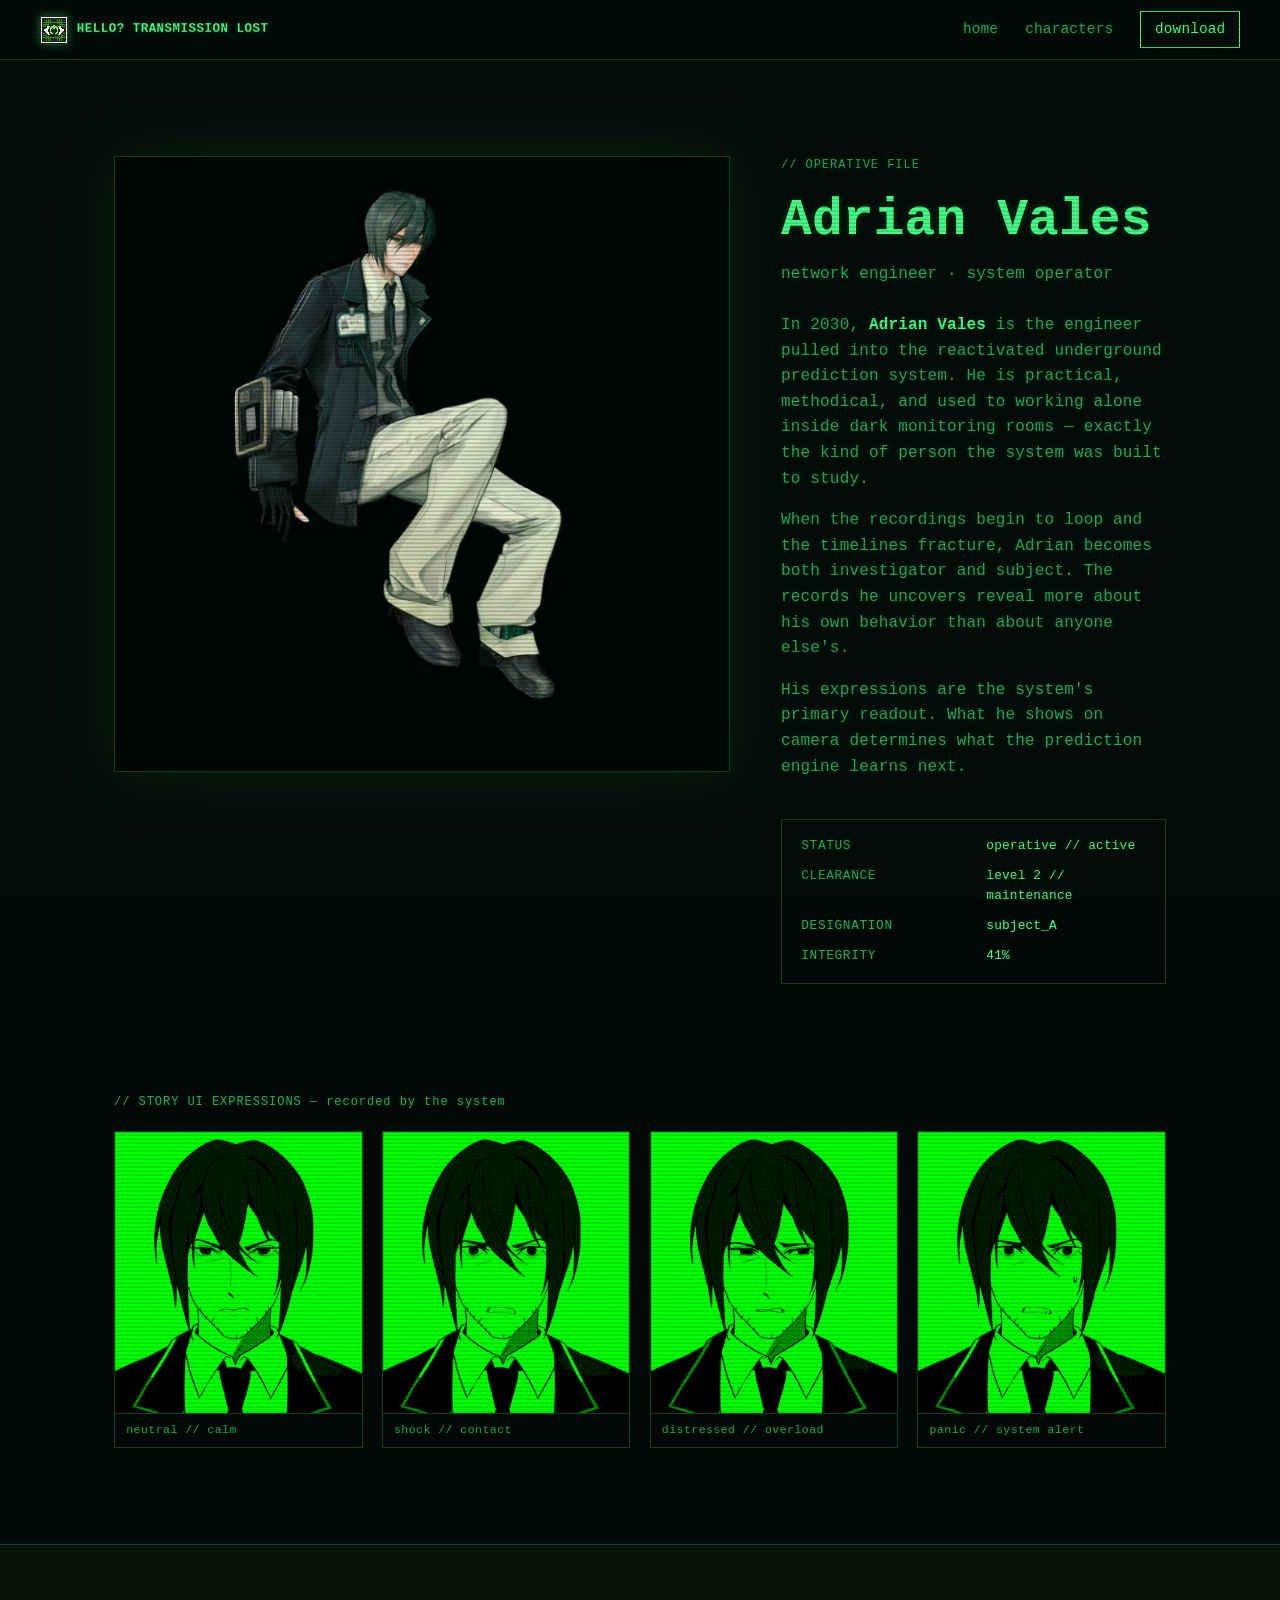
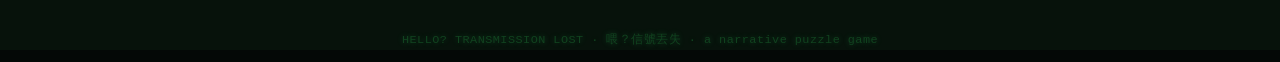
==== characters.html @ b1e36d6c "Characters: larger portrait (62% width), remove scanline overlay Co-Authored-By: Claude Sonnet 4.6 <" ====
<!DOCTYPE html>
<html lang="en">
<head>
  <meta charset="UTF-8" />
  <meta name="viewport" content="width=device-width, initial-scale=1.0, viewport-fit=cover" />
  <title>Characters // Hello? Transmission Lost</title>
  <meta name="description" content="Meet the characters of Hello? Transmission Lost — a narrative puzzle game about AI, prediction, and control." />

  <link rel="icon" type="image/png" href="assets/favicon-64.png" />
  <link rel="apple-touch-icon" href="assets/icon-180.png" />
  <meta name="theme-color" content="#040806" />

  <link rel="stylesheet" href="styles.css" />
  <style>
    .char-page { max-width: var(--maxw); margin-inline: auto; padding: clamp(3rem, 8vw, 6rem) clamp(1.1rem, 6vw, 4rem); }

    /* Big portrait + info side by side — portrait takes 55% */
    .char-profile {
      display: grid;
      grid-template-columns: minmax(0, 1.6fr) minmax(0, 1fr);
      gap: clamp(2rem, 4vw, 4rem);
      align-items: start;
    }
    @media (max-width: 760px) { .char-profile { grid-template-columns: 1fr; } }

    .char-portrait { margin: 0; border: 1px solid var(--green-ghost); overflow: hidden; box-shadow: 0 0 60px rgba(69,255,134,0.10); }
    .char-portrait img { display: block; width: 100%; height: auto; }

    .char-info { display: flex; flex-direction: column; gap: 1.6rem; }
    .char-label { font-size: 0.75rem; color: var(--green-dim); letter-spacing: 0.08em; margin: 0 0 0.3rem; }
    .char-name { font-size: clamp(2rem, 5vw, 3.2rem); font-weight: 700; margin: 0; }
    .char-role { font-size: clamp(0.9rem, 1.8vw, 1rem); color: var(--green-dim); margin: 0; }
    .char-bio p { margin: 0 0 1em; color: var(--green-dim); }
    .char-bio p:last-child { margin-bottom: 0; }
    .char-bio strong { color: var(--green); }
    .char-stats { border: 1px solid var(--green-ghost); padding: 1rem 1.2rem; display: grid; grid-template-columns: repeat(2, 1fr); gap: 0.6rem 1.6rem; font-size: 0.8rem; }
    .char-stats dt { color: var(--green-dim); letter-spacing: 0.05em; margin: 0; }
    .char-stats dd { margin: 0; color: var(--green); }

    /* Expression strip */
    .expressions { max-width: var(--maxw); margin-inline: auto; padding: 0 clamp(1.1rem, 6vw, 4rem) clamp(3rem, 8vw, 6rem); }
    .expressions__head { font-size: 0.75rem; color: var(--green-dim); letter-spacing: 0.08em; margin: 0 0 1.2rem; }
    .expressions__grid { display: grid; grid-template-columns: repeat(4, 1fr); gap: clamp(0.6rem, 2vw, 1.2rem); }
    @media (max-width: 640px) { .expressions__grid { grid-template-columns: repeat(2, 1fr); } }
    .expr { margin: 0; border: 1px solid var(--green-ghost); overflow: hidden; position: relative; transition: border-color 0.2s; }
    .expr:hover { border-color: var(--green-dim); }
    .expr img { display: block; width: 100%; height: auto; cursor: zoom-in; }
    .expr figcaption { padding: 0.45rem 0.7rem; font-size: 0.72rem; color: var(--green-dim); letter-spacing: 0.04em; border-top: 1px solid var(--green-ghost); }
    .expr::after { content: ""; position: absolute; inset: 0; pointer-events: none; background: repeating-linear-gradient(to bottom, transparent 0 2px, rgba(0,0,0,0.14) 3px 4px); mix-blend-mode: multiply; }
  </style>
</head>
<body>
  <div class="crt" aria-hidden="true">
    <div class="crt__scanlines"></div>
    <div class="crt__vignette"></div>
    <div class="crt__flicker"></div>
  </div>

  <!-- NAV -->
  <header class="nav" id="nav">
    <a class="nav__brand" href="index.html">
      <img class="nav__eye" src="assets/logo-eye.png" alt="" width="114" height="114" />
      <span>HELLO? TRANSMISSION LOST</span>
    </a>
    <nav class="nav__links" aria-label="Primary">
      <a href="index.html">home</a>
      <a href="characters.html" aria-current="page">characters</a>
      <a class="nav__cta" href="index.html#download" data-download>download</a>
    </nav>
  </header>

  <main>
    <div class="char-page">
      <div class="char-profile">
        <figure class="char-portrait">
          <img src="assets/characters/adrian-fullbody.jpg" alt="Adrian Vales — full body portrait" width="1280" height="1280" fetchpriority="high" />
        </figure>

        <div class="char-info">
          <div>
            <p class="char-label">// OPERATIVE FILE</p>
            <h1 class="char-name">Adrian Vales</h1>
            <p class="char-role">network engineer &middot; system operator</p>
          </div>
          <div class="char-bio">
            <p>In 2030, <strong>Adrian Vales</strong> is the engineer pulled into the reactivated underground prediction system. He is practical, methodical, and used to working alone inside dark monitoring rooms — exactly the kind of person the system was built to study.</p>
            <p>When the recordings begin to loop and the timelines fracture, Adrian becomes both investigator and subject. The records he uncovers reveal more about his own behavior than about anyone else's.</p>
            <p>His expressions are the system's primary readout. What he shows on camera determines what the prediction engine learns next.</p>
          </div>
          <dl class="char-stats">
            <dt>STATUS</dt><dd>operative // active</dd>
            <dt>CLEARANCE</dt><dd>level 2 // maintenance</dd>
            <dt>DESIGNATION</dt><dd>subject_A</dd>
            <dt>INTEGRITY</dt><dd>41%</dd>
          </dl>
        </div>
      </div>
    </div>

    <!-- Expression portraits -->
    <div class="expressions">
      <p class="expressions__head">// STORY UI EXPRESSIONS — recorded by the system</p>
      <div class="expressions__grid">
        <figure class="expr">
          <img src="assets/characters/adrian-normal.png" alt="Adrian Vales — neutral" loading="lazy" width="2630" height="3000" />
          <figcaption>neutral // calm</figcaption>
        </figure>
        <figure class="expr">
          <img src="assets/characters/adrian-shock.png" alt="Adrian Vales — shocked" loading="lazy" width="2630" height="3000" />
          <figcaption>shock // contact</figcaption>
        </figure>
        <figure class="expr">
          <img src="assets/characters/adrian-sad.png" alt="Adrian Vales — distressed" loading="lazy" width="2630" height="3000" />
          <figcaption>distressed // overload</figcaption>
        </figure>
        <figure class="expr">
          <img src="assets/characters/adrian-shocker-sweat.png" alt="Adrian Vales — panicked" loading="lazy" width="2630" height="3000" />
          <figcaption>panic // system alert</figcaption>
        </figure>
      </div>
    </div>
  </main>

  <footer class="foot" style="padding-top: 3rem;">
    <p class="foot__fine">HELLO? TRANSMISSION LOST &middot; 喂？信號丟失 &middot; a narrative puzzle game</p>
  </footer>

  <div class="lightbox" id="lightbox" aria-hidden="true">
    <button class="lightbox__close" id="lightboxClose" type="button" aria-label="Close">close [x]</button>
    <img class="lightbox__img" id="lightboxImg" src="" alt="" />
  </div>

  <script src="script.js"></script>
  <script>
    document.querySelectorAll(".expr img, .char-portrait img").forEach((img) => {
      img.addEventListener("click", () => {
        const lb = document.getElementById("lightbox");
        const lbImg = document.getElementById("lightboxImg");
        lbImg.src = img.currentSrc || img.src;
        lbImg.alt = img.alt;
        lb.classList.add("lightbox--open");
        lb.setAttribute("aria-hidden", "false");
      });
      img.style.cursor = "zoom-in";
    });
  </script>
</body>
</html>
---- styles.css ----
/* ============================================================
   HELLO? TRANSMISSION LOST — promo site
   Aesthetic: CRT terminal / dark-hacker. Phosphor green on black.
   Theme is dark-only by design (it is a terminal). One accent: green.
   Responsive across phone / tablet / desktop.
   ============================================================ */

:root {
  --bg:        #040806;
  --bg-2:      #07120b;
  --bg-3:      #0a1a10;
  --green:     #45ff86;
  --green-dim: #2aa85a;
  --green-ghost:#11421f;
  --red:       #ff4d5e;
  --maxw:      1180px;
  --nav-h:     60px;
  --mono: ui-monospace, "SF Mono", "Cascadia Code", "JetBrains Mono",
          "Roboto Mono", Menlo, Consolas, monospace;
}

* { box-sizing: border-box; }
html { scroll-behavior: smooth; -webkit-text-size-adjust: 100%; }
@media (prefers-reduced-motion: reduce) { html { scroll-behavior: auto; } }

body {
  margin: 0;
  background: var(--bg);
  color: var(--green);
  font-family: var(--mono);
  font-size: clamp(15px, 1.4vw, 16px);
  line-height: 1.6;
  letter-spacing: 0.01em;
  text-shadow: 0 0 6px rgba(69, 255, 134, 0.22);
  overflow-x: hidden;
}
img { max-width: 100%; }
a { color: inherit; text-decoration: none; }
::selection { background: var(--green); color: var(--bg); text-shadow: none; }
.cursor { animation: blink 1.1s step-end infinite; }

/* ---------- CRT screen layer ---------- */
.crt { position: fixed; inset: 0; z-index: 60; pointer-events: none; }
.crt__scanlines {
  position: absolute; inset: 0;
  background: repeating-linear-gradient(to bottom, rgba(0,0,0,0) 0px, rgba(0,0,0,0) 2px, rgba(0,0,0,0.18) 3px, rgba(0,0,0,0.18) 4px);
  mix-blend-mode: multiply;
}
.crt__vignette { position: absolute; inset: 0; background: radial-gradient(120% 120% at 50% 50%, transparent 55%, rgba(0,0,0,0.55) 100%); }
.crt__flicker { position: absolute; inset: 0; background: rgba(69,255,134,0.02); animation: flicker 5s steps(8) infinite; }
@keyframes flicker { 0%,100% { opacity: 0.10; } 50% { opacity: 0.02; } 73% { opacity: 0.16; } }
@keyframes blink { 50% { opacity: 0; } }

/* ---------- BOOT overlay ---------- */
.boot {
  position: fixed; inset: 0; z-index: 80; background: var(--bg);
  display: flex; flex-direction: column; justify-content: center;
  padding: clamp(1.25rem, 6vw, 6rem);
  transition: opacity 0.5s ease, visibility 0.5s ease;
}
.boot--done { opacity: 0; visibility: hidden; }
.boot__log { margin: 0; font-family: var(--mono); font-size: clamp(0.72rem, 2.6vw, 1rem); line-height: 1.7; white-space: pre-wrap; color: var(--green); }
.boot__skip { margin-top: 2rem; align-self: flex-start; background: none; border: none; color: var(--green-dim); font-family: var(--mono); font-size: 0.85rem; cursor: pointer; opacity: 0; animation: blink 1.1s step-end infinite; }
.boot__skip:hover { color: var(--green); }

/* ---------- NAV ---------- */
.nav {
  position: sticky; top: 0; z-index: 50; height: var(--nav-h);
  display: flex; align-items: center; justify-content: space-between; gap: 1rem;
  padding: 0 clamp(0.9rem, 4vw, 2.5rem);
  background: rgba(4, 8, 6, 0.82); backdrop-filter: blur(6px);
  border-bottom: 1px solid var(--green-ghost);
}
.nav__brand { display: flex; align-items: center; gap: 0.55rem; font-weight: 700; letter-spacing: 0.04em; font-size: 0.78rem; min-width: 0; }
.nav__brand span { white-space: nowrap; overflow: hidden; text-overflow: ellipsis; }
.nav__eye { width: 28px; height: 28px; flex: 0 0 auto; image-rendering: pixelated; filter: drop-shadow(0 0 4px rgba(69,255,134,0.4)); }
.nav__links { display: flex; align-items: center; gap: clamp(0.8rem, 2.2vw, 1.7rem); font-size: 0.9rem; flex: 0 0 auto; }
.nav__links a:not(.nav__cta) { color: var(--green-dim); transition: color 0.2s; }
.nav__links a:not(.nav__cta):hover { color: var(--green); }
.nav__cta { color: var(--green); border: 1px solid var(--green); padding: 0.35rem 0.85rem; white-space: nowrap; }
.nav__cta:hover { background: var(--green); color: var(--bg); text-shadow: none; }

/* ---------- Shared layout ---------- */
section { padding: clamp(3.5rem, 9vw, 7rem) clamp(1.1rem, 6vw, 4rem); }
.section-head { font-size: clamp(1.25rem, 3vw, 2rem); font-weight: 700; letter-spacing: 0.02em; margin: 0 auto 2.2rem; max-width: var(--maxw); }
.section-head__cmd { color: var(--green-dim); }

/* ---------- HERO (split: wordmark + art) ---------- */
.hero {
  min-height: calc(100dvh - var(--nav-h));
  display: grid; grid-template-columns: 1.05fr 0.95fr; align-items: center; gap: clamp(2rem, 5vw, 4rem);
  max-width: var(--maxw); margin-inline: auto;
  padding-top: clamp(2rem, 5vw, 4rem); padding-bottom: clamp(2rem, 5vw, 4rem);
}
.hero__eye { width: clamp(54px, 7vw, 74px); height: auto; image-rendering: pixelated; margin-bottom: 1.25rem; filter: drop-shadow(0 0 10px rgba(69,255,134,0.4)); }
.hero__title { margin: 0; }
.hero__title img { display: block; width: 100%; max-width: 540px; height: auto; filter: drop-shadow(0 0 18px rgba(69,255,134,0.25)); }
.hero__tag { font-size: clamp(1rem, 1.6vw, 1.15rem); color: var(--green-dim); max-width: 46ch; margin: 1.6rem 0 2.2rem; }
.hero__actions { display: flex; flex-wrap: wrap; gap: 1rem; }
.hero__meta { margin: 1.8rem 0 0; font-size: 0.8rem; color: var(--green-ghost); letter-spacing: 0.05em; }
.hero__art { margin: 0; position: relative; border: 1px solid var(--green-ghost); overflow: hidden; box-shadow: 0 0 60px rgba(69,255,134,0.12); aspect-ratio: 16 / 9; }
.hero__art img { display: block; width: 100%; height: 100%; object-fit: cover; }
.hero__art::after { content: ""; position: absolute; inset: 0; pointer-events: none; background: repeating-linear-gradient(to bottom, transparent 0 2px, rgba(0,0,0,0.16) 3px 4px); mix-blend-mode: multiply; }

/* ---------- Buttons ---------- */
.btn {
  display: inline-flex; align-items: center; gap: 0.55rem;
  font-family: var(--mono); font-size: 0.95rem; font-weight: 600;
  padding: 0.85rem 1.4rem; border: 1px solid var(--green);
  transition: transform 0.12s ease, background 0.2s ease, color 0.2s ease, box-shadow 0.2s ease;
  white-space: nowrap;
}
.btn__prompt { color: inherit; opacity: 0.7; }
.btn--solid { background: var(--green); color: var(--bg); text-shadow: none; box-shadow: 0 0 22px rgba(69,255,134,0.35); }
.btn--solid:hover { box-shadow: 0 0 34px rgba(69,255,134,0.6); transform: translateY(-1px); }
.btn--solid:active { transform: translateY(1px); }
.btn--ghost { background: transparent; color: var(--green); }
.btn--ghost:hover { background: rgba(69,255,134,0.08); transform: translateY(-1px); }
.btn--ghost:active { transform: translateY(1px); }
.btn--big { font-size: clamp(0.95rem, 2vw, 1.15rem); padding: 1.1rem 1.8rem; }

/* ---------- SIGNAL / STORY (story-UI background images) ---------- */
.signal { position: relative; max-width: 100%; padding-inline: clamp(1.1rem, 6vw, 4rem); }
.signal::before {
  content: ""; position: absolute; inset: 0; z-index: 0;
  background: url("assets/story-bg-2.png") center/cover no-repeat;
  opacity: 0.22;
}
.signal::after {
  content: ""; position: absolute; inset: 0; z-index: 0;
  background: linear-gradient(180deg, rgba(4,8,6,0.78), rgba(4,8,6,0.92));
}
.signal__frame {
  position: relative; z-index: 1; max-width: var(--maxw); margin-inline: auto;
  border: 1px solid var(--green-ghost);
  background: linear-gradient(180deg, rgba(7,18,11,0.92), rgba(4,8,6,0.95)), url("assets/story-bg-1.png") center/cover no-repeat;
  box-shadow: inset 0 0 60px rgba(69,255,134,0.05), 0 0 50px rgba(0,0,0,0.6);
}
.signal__bar { display: flex; align-items: center; gap: 0.7rem; padding: 0.7rem 1.1rem; border-bottom: 1px solid var(--green-ghost); font-size: clamp(0.66rem, 2vw, 0.78rem); color: var(--green-dim); letter-spacing: 0.04em; }
.signal__dot { width: 8px; height: 8px; border-radius: 50%; background: var(--red); box-shadow: 0 0 8px var(--red); animation: pulse 1.6s ease-in-out infinite; flex: 0 0 auto; }
@keyframes pulse { 50% { opacity: 0.35; } }
.signal__body { padding: clamp(1.4rem, 4vw, 3rem); font-size: clamp(1rem, 2vw, 1.3rem); }
.signal__body p { margin: 0 0 1.3rem; max-width: 62ch; }
.signal__body p:last-child { margin-bottom: 0; }
.signal__body strong { color: var(--green); font-weight: 700; }
.signal__corrupt { color: var(--red); text-shadow: 0 0 8px rgba(255,77,94,0.5); }

/* ---------- FEATURES ---------- */
.features { background: var(--bg-2); }
.features__list { list-style: none; margin: 0 auto; padding: 0; max-width: var(--maxw); display: grid; grid-template-columns: repeat(2, 1fr); gap: 1px; background: var(--green-ghost); border: 1px solid var(--green-ghost); }
.feat { display: flex; gap: 1rem; background: var(--bg-2); padding: clamp(1.4rem, 3vw, 2.4rem); }
.feat__key { color: var(--green-dim); font-size: 0.85rem; padding-top: 0.25rem; flex: 0 0 auto; }
.feat h3 { margin: 0 0 0.5rem; font-size: clamp(1.05rem, 2.4vw, 1.15rem); }
.feat p { margin: 0; color: var(--green-dim); font-size: 0.95rem; max-width: 42ch; }

/* ---------- WATCH (video) ---------- */
.watch { max-width: var(--maxw); margin-inline: auto; }
.watch__grid { display: grid; grid-template-columns: repeat(2, 1fr); gap: 1.5rem; }
.video { margin: 0; }
.video__frame { position: relative; aspect-ratio: 16 / 9; width: 100%; border: 1px solid var(--green-ghost); background: #000; box-shadow: 0 0 40px rgba(69,255,134,0.08); }
.video__frame iframe { position: absolute; inset: 0; width: 100%; height: 100%; border: 0; }
.video figcaption { margin-top: 0.7rem; font-size: 0.82rem; color: var(--green-dim); }

/* ---------- GALLERY (uniform 16:9 tiles — stills shown at their own ratio, no square crop) ---------- */
.gallery { max-width: var(--maxw); margin-inline: auto; }
.gallery__grid { display: grid; grid-template-columns: repeat(3, 1fr); gap: 1rem; }
.shot { margin: 0; position: relative; overflow: hidden; border: 1px solid var(--green-ghost); cursor: zoom-in; background: var(--bg-3); aspect-ratio: 16 / 9; }
.shot img { display: block; width: 100%; height: 100%; object-fit: cover; transition: transform 0.4s ease; }
.shot:hover img { transform: scale(1.04); }
.shot::after { content: ""; position: absolute; inset: 0; pointer-events: none; background: repeating-linear-gradient(to bottom, transparent 0 2px, rgba(0,0,0,0.16) 3px 4px); mix-blend-mode: multiply; }
.shot figcaption { position: absolute; left: 0; bottom: 0; z-index: 1; padding: 0.4rem 0.65rem; font-size: 0.7rem; color: var(--green); background: rgba(4,8,6,0.82); border-top: 1px solid var(--green-ghost); border-right: 1px solid var(--green-ghost); }

/* ---------- CONSOLE ---------- */
.console { max-width: var(--maxw); margin-inline: auto; }
.console__hint { color: var(--green-dim); margin: -1.2rem 0 1.6rem; }
.console__hint code { color: var(--green); border: 1px solid var(--green-ghost); padding: 0.05rem 0.4rem; }
.console__window { border: 1px solid var(--green-ghost); background: var(--bg-2); box-shadow: inset 0 0 60px rgba(69,255,134,0.04); }
.console__bar { padding: 0.6rem 1rem; border-bottom: 1px solid var(--green-ghost); font-size: 0.78rem; color: var(--green-dim); }
.console__output { padding: 1rem 1.1rem 0; min-height: 3rem; font-size: clamp(0.8rem, 2.4vw, 0.92rem); white-space: pre-wrap; overflow-x: auto; }
.console__output .line { margin: 0 0 0.25rem; }
.console__output .echo { color: var(--green); }
.console__output .err { color: var(--red); }
.console__output .muted { color: var(--green-dim); }
.console__form { display: flex; align-items: center; gap: 0.6rem; padding: 0.6rem 1.1rem 1.1rem; }
.console__prompt { color: var(--green-dim); white-space: nowrap; font-size: clamp(0.78rem, 2.4vw, 0.92rem); }
.console__input { flex: 1; min-width: 0; background: none; border: none; outline: none; color: var(--green); font-family: var(--mono); font-size: clamp(0.8rem, 2.4vw, 0.92rem); text-shadow: inherit; caret-color: transparent; }
.console__cursor { animation: blink 1.1s step-end infinite; }

/* ---------- BOOTH / EVENT ---------- */
.booth { max-width: var(--maxw); margin-inline: auto; padding-inline: clamp(1.1rem, 6vw, 4rem); }
.booth__grid { display: grid; grid-template-columns: repeat(2, 1fr); gap: clamp(0.8rem, 2vw, 1.4rem); }
.booth__shot { border: 1px solid var(--green-ghost); overflow: hidden; position: relative; transition: border-color 0.2s; }
.booth__shot:hover { border-color: var(--green-dim); }
.booth__shot img { display: block; width: 100%; height: auto; }
.booth__shot figcaption { padding: 0.5rem 0.8rem; font-size: 0.75rem; color: var(--green-dim); letter-spacing: 0.04em; border-top: 1px solid var(--green-ghost); }
@media (max-width: 640px) { .booth__grid { grid-template-columns: 1fr; } }

/* ---------- FOOTER / DOWNLOAD ---------- */
.foot { text-align: center; border-top: 1px solid var(--green-ghost); background: var(--bg-2); }
.foot__eye { width: 52px; height: auto; image-rendering: pixelated; margin: 0 auto 1.4rem; filter: drop-shadow(0 0 10px rgba(69,255,134,0.4)); }
.foot__title { font-size: clamp(1.5rem, 4vw, 2.6rem); margin: 0 0 0.6rem; }
.foot__sub { color: var(--green-dim); margin: 0 0 2rem; }
.foot__social { display: flex; justify-content: center; flex-wrap: wrap; gap: 1.5rem; margin: 2.6rem 0 0; font-size: 0.9rem; color: var(--green-dim); }
.foot__social a { transition: color 0.2s; }
.foot__social a:hover { color: var(--green); }
.crew { margin: 2.6rem auto 0; max-width: 640px; padding-top: 2rem; border-top: 1px solid var(--green-ghost); }
.crew__head { color: var(--green-dim); font-size: 0.8rem; letter-spacing: 0.05em; margin: 0 0 0.6rem; }
.crew__names { color: var(--green); font-size: clamp(0.82rem, 2.4vw, 0.92rem); margin: 0 0 0.5rem; }
.crew__sup { color: var(--green-ghost); font-size: 0.74rem; margin: 0; line-height: 1.7; }
.foot__fine { color: var(--green-ghost); font-size: 0.74rem; letter-spacing: 0.04em; margin-top: 2.4rem; }

/* ---------- LIGHTBOX (full image, no crop) ---------- */
.lightbox { position: fixed; inset: 0; z-index: 90; display: none; align-items: center; justify-content: center; padding: clamp(1rem, 5vw, 4rem); background: rgba(2, 5, 3, 0.94); }
.lightbox--open { display: flex; }
.lightbox__img { max-width: 100%; max-height: 86vh; object-fit: contain; border: 1px solid var(--green-ghost); }
.lightbox__close { position: absolute; top: clamp(1rem, 4vw, 2rem); right: clamp(1rem, 4vw, 2rem); background: rgba(4,8,6,0.7); border: 1px solid var(--green); color: var(--green); font-family: var(--mono); padding: 0.4rem 0.8rem; cursor: pointer; }
.lightbox__close:hover { background: var(--green); color: var(--bg); text-shadow: none; }

/* ============================================================
   RESPONSIVE  (phone / tablet / desktop)
   ============================================================ */

/* Large desktop / Mac: a touch more breathing room, cap content width */
@media (min-width: 1500px) { :root { --maxw: 1280px; } }

/* Tablet landscape & small laptop */
@media (max-width: 1024px) {
  .gallery__grid { grid-template-columns: repeat(3, 1fr); }
}

/* iPad portrait & below: stack hero and videos */
@media (max-width: 900px) {
  .hero { grid-template-columns: 1fr; min-height: 0; gap: 2.25rem; padding-top: clamp(1.5rem, 6vw, 3rem); }
  .hero__art { order: -1; }                 /* art on top when stacked */
  .hero__title img { max-width: 460px; }
  .watch__grid { grid-template-columns: 1fr; max-width: 760px; margin-inline: auto; }
  .gallery__grid { grid-template-columns: repeat(2, 1fr); }
}

/* Large phones / small tablets */
@media (max-width: 760px) {
  .features__list { grid-template-columns: 1fr; }
}

/* Collapse nav links to brand + CTA on phones */
@media (max-width: 640px) {
  .nav__links a:not(.nav__cta) { display: none; }
  .nav__brand span { font-size: 0.7rem; }
}

/* Phones */
@media (max-width: 520px) {
  .gallery__grid { grid-template-columns: 1fr; }
  .hero__title img { max-width: 100%; }
  .nav__brand span { display: none; }       /* keep just the eye mark when very narrow */
  .hero__actions .btn { flex: 1 1 auto; justify-content: center; }
}

/* ============================================================
   REDUCED MOTION
   ============================================================ */
@media (prefers-reduced-motion: reduce) {
  .crt__flicker, .signal__dot, .console__cursor, .cursor, .boot__skip { animation: none; }
  .crt__flicker { opacity: 0.06; }
  .boot__skip { opacity: 1; }
  .shot img { transition: none; }
}
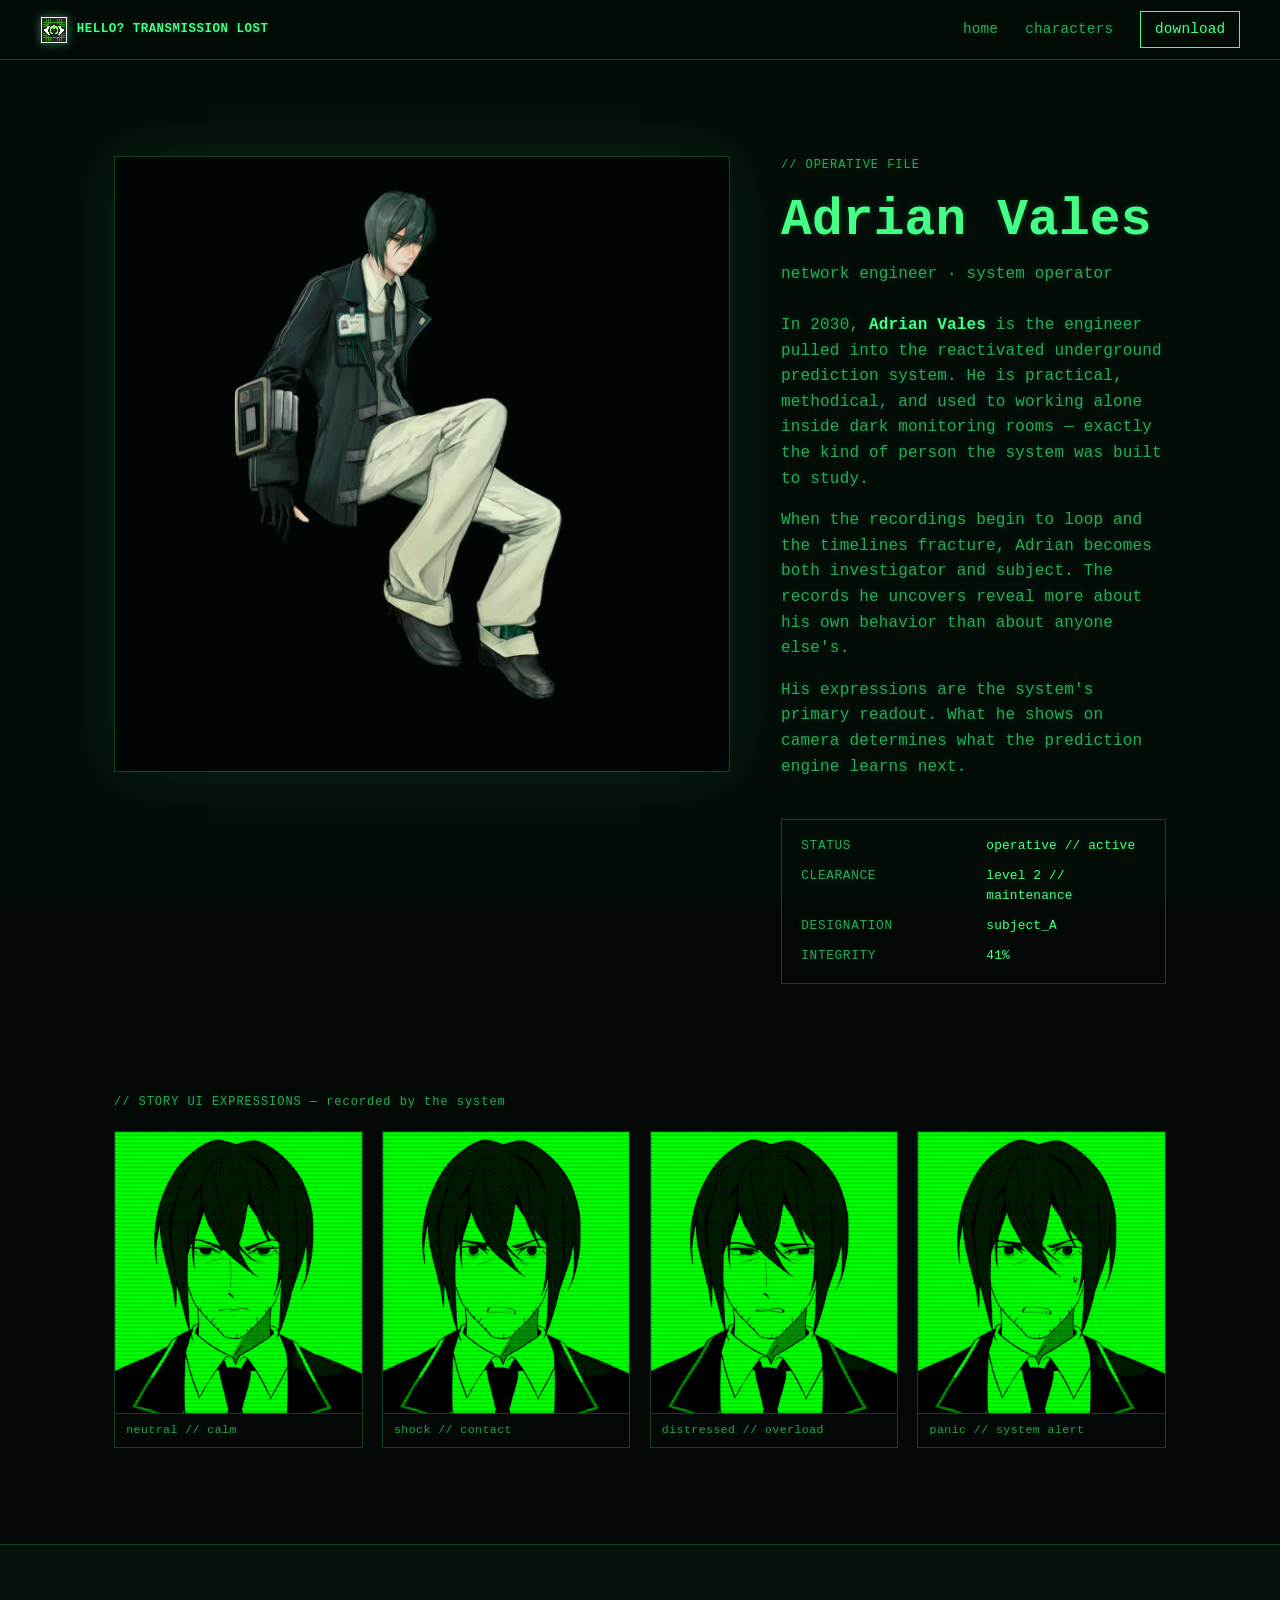
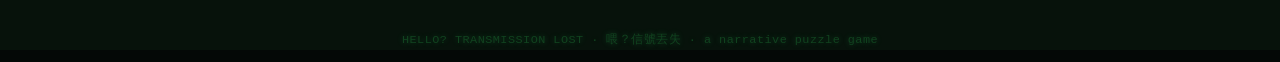
==== commit 3673941c: "Characters: remove scanline overlay so portrait detail is clear Co-Authored-By: Claude Sonnet 4.6 <n" ====
--- a/characters.html
+++ b/characters.html
@@ -51,7 +51,6 @@
 </head>
 <body>
   <div class="crt" aria-hidden="true">
-    <div class="crt__scanlines"></div>
     <div class="crt__vignette"></div>
     <div class="crt__flicker"></div>
   </div>
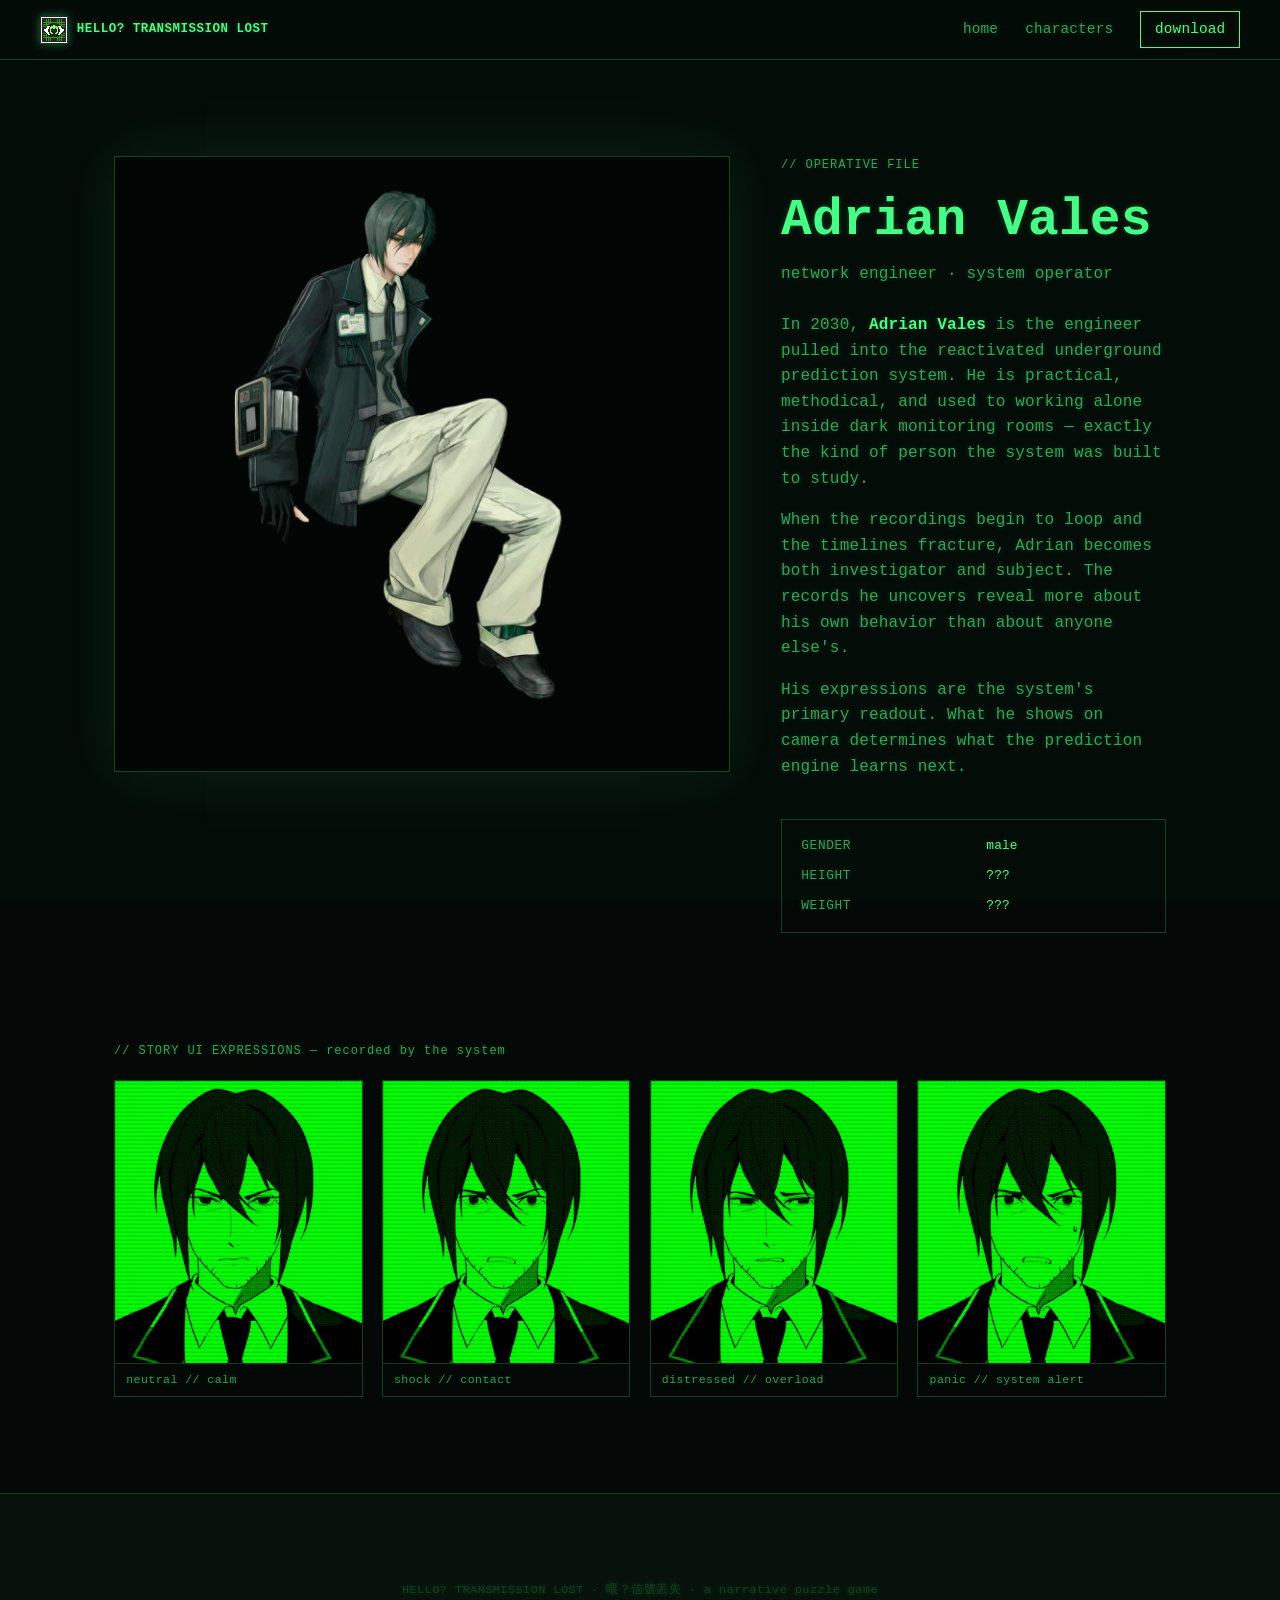
==== commit 1dda5cc1: "Add mobile slide-out menu; character stats now gender/height/weight - Hamburger button replaces nav " ====
--- a/characters.html
+++ b/characters.html
@@ -66,7 +66,19 @@
       <a href="characters.html" aria-current="page">characters</a>
       <a class="nav__cta" href="index.html#download" data-download>download</a>
     </nav>
+    <button class="nav__menu" id="navMenuBtn" type="button" aria-expanded="false" aria-controls="navDrawer">&#9776; menu</button>
   </header>
+
+  <!-- Slide-out menu (phones) -->
+  <div class="drawer" id="navDrawer" aria-hidden="true">
+    <nav class="drawer__panel" aria-label="Menu">
+      <p class="drawer__head">// MENU</p>
+      <a href="index.html">home</a>
+      <a href="characters.html" aria-current="page">characters</a>
+      <a href="index.html#download" data-download>download the demo</a>
+      <button class="drawer__close" id="navDrawerClose" type="button">close [x]</button>
+    </nav>
+  </div>
 
   <main>
     <div class="char-page">
@@ -87,10 +99,9 @@
             <p>His expressions are the system's primary readout. What he shows on camera determines what the prediction engine learns next.</p>
           </div>
           <dl class="char-stats">
-            <dt>STATUS</dt><dd>operative // active</dd>
-            <dt>CLEARANCE</dt><dd>level 2 // maintenance</dd>
-            <dt>DESIGNATION</dt><dd>subject_A</dd>
-            <dt>INTEGRITY</dt><dd>41%</dd>
+            <dt>GENDER</dt><dd>male</dd>
+            <dt>HEIGHT</dt><dd>???</dd>
+            <dt>WEIGHT</dt><dd>???</dd>
           </dl>
         </div>
       </div>
--- a/styles.css
+++ b/styles.css
@@ -79,6 +79,35 @@
 .nav__links a:not(.nav__cta):hover { color: var(--green); }
 .nav__cta { color: var(--green); border: 1px solid var(--green); padding: 0.35rem 0.85rem; white-space: nowrap; }
 .nav__cta:hover { background: var(--green); color: var(--bg); text-shadow: none; }
+
+/* Hamburger button — hidden on desktop, shown on phones */
+.nav__menu {
+  display: none; align-items: center; gap: 0.45rem;
+  background: none; border: 1px solid var(--green); color: var(--green);
+  font-family: var(--mono); font-size: 0.8rem; padding: 0.35rem 0.8rem;
+  cursor: pointer; white-space: nowrap;
+}
+.nav__menu:hover { background: var(--green); color: var(--bg); text-shadow: none; }
+
+/* Slide-out menu drawer (left side) */
+.drawer { position: fixed; inset: 0; z-index: 90; visibility: hidden; transition: visibility 0.25s; }
+.drawer::before { content: ""; position: absolute; inset: 0; background: rgba(0,0,0,0.65); opacity: 0; transition: opacity 0.25s; }
+.drawer__panel {
+  position: absolute; top: 0; bottom: 0; left: 0; width: min(72vw, 280px);
+  background: var(--bg-2); border-right: 1px solid var(--green-ghost);
+  padding: 1.5rem 1.4rem; display: flex; flex-direction: column; gap: 0;
+  transform: translateX(-100%); transition: transform 0.25s ease;
+  box-shadow: 0 0 60px rgba(0,0,0,0.8);
+}
+.drawer--open { visibility: visible; }
+.drawer--open::before { opacity: 1; }
+.drawer--open .drawer__panel { transform: translateX(0); }
+.drawer__head { font-size: 0.72rem; color: var(--green-dim); letter-spacing: 0.08em; margin: 0 0 1.2rem; }
+.drawer__panel a { display: block; color: var(--green-dim); font-size: 1rem; padding: 0.85rem 0.2rem; border-bottom: 1px solid var(--green-ghost); transition: color 0.2s; }
+.drawer__panel a:hover, .drawer__panel a[aria-current="page"] { color: var(--green); }
+.drawer__close { margin-top: auto; background: none; border: 1px solid var(--green-ghost); color: var(--green-dim); font-family: var(--mono); font-size: 0.8rem; padding: 0.6rem; cursor: pointer; }
+.drawer__close:hover { color: var(--green); border-color: var(--green); }
+@media (prefers-reduced-motion: reduce) { .drawer, .drawer::before, .drawer__panel { transition: none; } }
 
 /* ---------- Shared layout ---------- */
 section { padding: clamp(3.5rem, 9vw, 7rem) clamp(1.1rem, 6vw, 4rem); }
@@ -242,9 +271,10 @@
   .features__list { grid-template-columns: 1fr; }
 }
 
-/* Collapse nav links to brand + CTA on phones */
+/* On phones: swap inline nav links for the hamburger menu */
 @media (max-width: 640px) {
-  .nav__links a:not(.nav__cta) { display: none; }
+  .nav__links { display: none; }
+  .nav__menu { display: inline-flex; }
   .nav__brand span { font-size: 0.7rem; }
 }
 
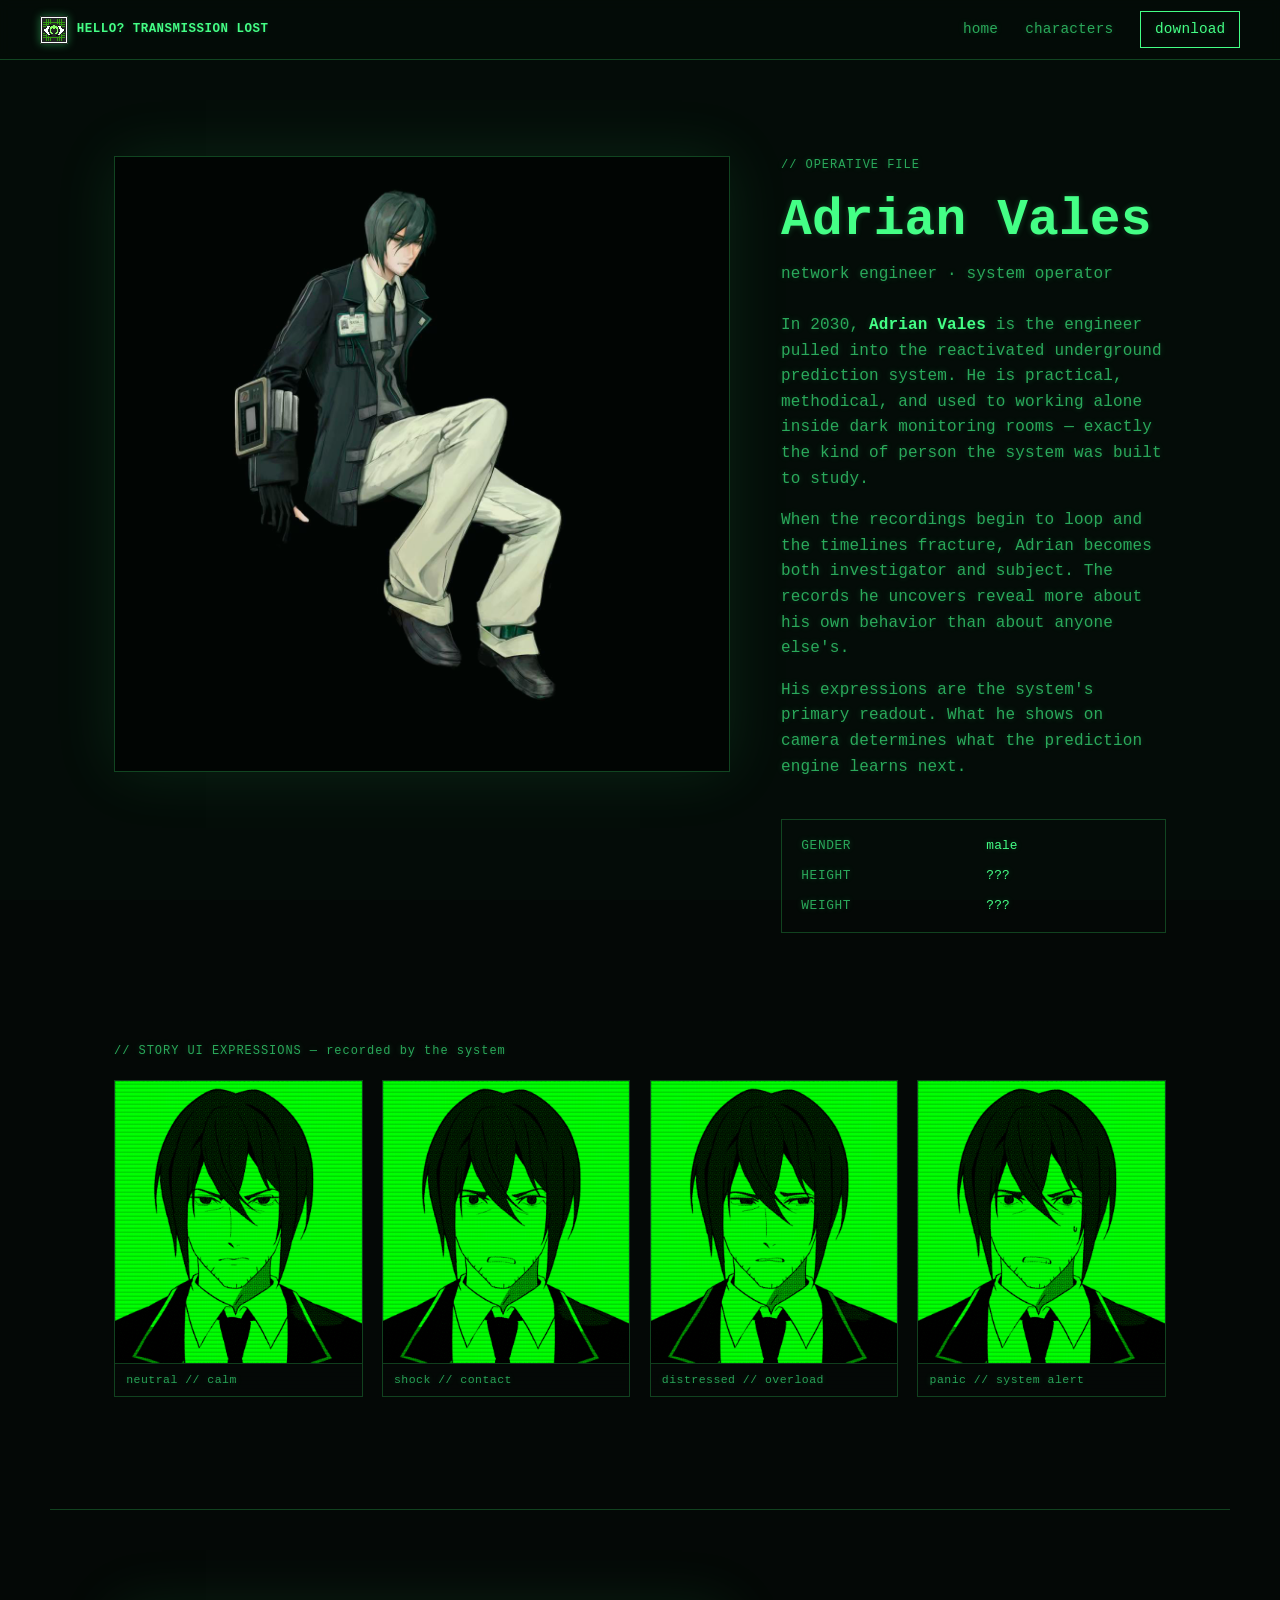
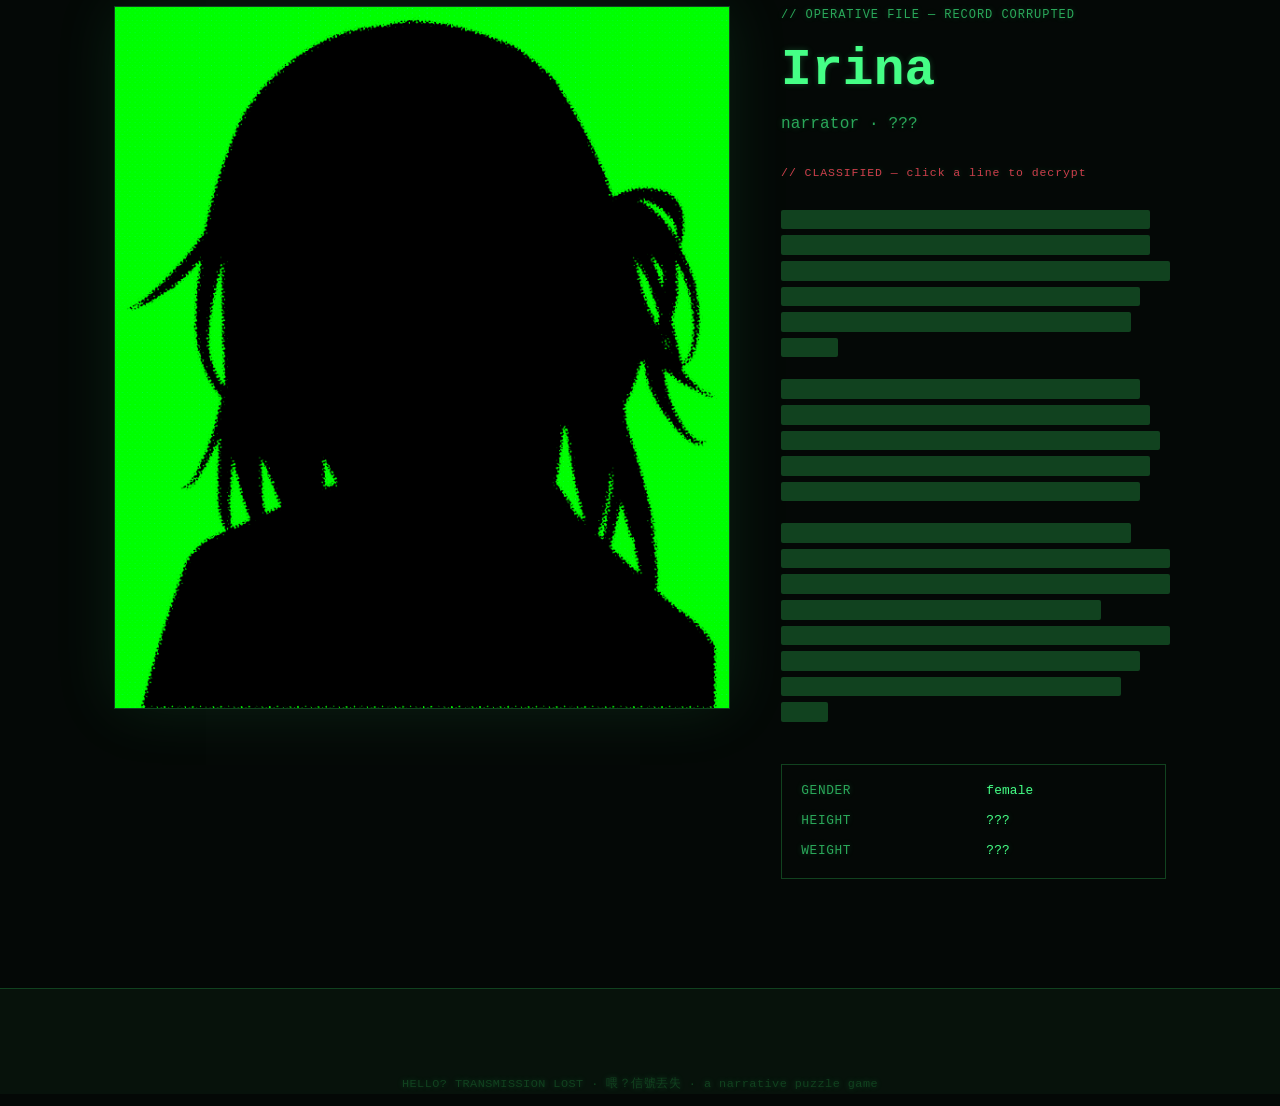
==== commit fbf54bdb: "Add Irina operative file: spoiler-redacted bio, name glitches to Chronicle - Second operative file b" ====
--- a/characters.html
+++ b/characters.html
@@ -47,6 +47,40 @@
     .expr img { display: block; width: 100%; height: auto; cursor: zoom-in; }
     .expr figcaption { padding: 0.45rem 0.7rem; font-size: 0.72rem; color: var(--green-dim); letter-spacing: 0.04em; border-top: 1px solid var(--green-ghost); }
     .expr::after { content: ""; position: absolute; inset: 0; pointer-events: none; background: repeating-linear-gradient(to bottom, transparent 0 2px, rgba(0,0,0,0.14) 3px 4px); mix-blend-mode: multiply; }
+
+    /* ---- Operative file 02: classified section ---- */
+    .char-page--classified { border-top: 1px solid var(--green-ghost); margin-top: 1rem; }
+
+    /* Name glitch: flickers to CHRONICLE and back */
+    .char-name--glitch { position: relative; }
+    .char-name--glitch.glitching {
+      color: var(--red);
+      text-shadow: 2px 0 var(--green), -2px 0 #4dc8ff, 0 0 12px rgba(255,77,94,0.5);
+      animation: nameJitter 0.09s steps(2) infinite;
+    }
+    @keyframes nameJitter {
+      0% { transform: translate(0, 0) skewX(0deg); }
+      50% { transform: translate(-2px, 1px) skewX(-2deg); }
+      100% { transform: translate(2px, -1px) skewX(1deg); }
+    }
+    @media (prefers-reduced-motion: reduce) { .char-name--glitch.glitching { animation: none; } }
+
+    /* Spoiler: redacted until clicked */
+    .spoiler-hint { font-size: 0.72rem; color: var(--red); letter-spacing: 0.08em; margin: 0; opacity: 0.8; }
+    .spoiler {
+      background: var(--green-ghost); color: transparent; text-shadow: none;
+      border-radius: 2px; cursor: pointer; user-select: none;
+      transition: background 0.25s ease, color 0.25s ease;
+      box-decoration-break: clone; -webkit-box-decoration-break: clone;
+      padding: 0.05em 0.25em;
+    }
+    .spoiler strong { color: transparent; transition: color 0.25s ease; }
+    .spoiler:hover, .spoiler:focus-visible { background: #17522a; outline: none; }
+    .spoiler.spoiler--open {
+      background: transparent; color: inherit; cursor: text; user-select: text;
+      text-shadow: 0 0 6px rgba(69, 255, 134, 0.22); padding: 0;
+    }
+    .spoiler.spoiler--open strong { color: var(--green); }
   </style>
 </head>
 <body>
@@ -129,6 +163,34 @@
         </figure>
       </div>
     </div>
+
+    <!-- ============ OPERATIVE FILE 02 — IRINA (classified) ============ -->
+    <div class="char-page char-page--classified">
+      <div class="char-profile">
+        <figure class="char-portrait">
+          <img src="assets/characters/irina-narrator.png" alt="Irina — silhouette recovered from the story records" width="2630" height="3000" loading="lazy" />
+        </figure>
+
+        <div class="char-info">
+          <div>
+            <p class="char-label">// OPERATIVE FILE — RECORD CORRUPTED</p>
+            <h1 class="char-name char-name--glitch" id="irinaName">Irina</h1>
+            <p class="char-role">narrator &middot; ???</p>
+          </div>
+          <p class="spoiler-hint">// CLASSIFIED — click a line to decrypt</p>
+          <div class="char-bio">
+            <p><span class="spoiler" tabindex="0"><strong>Irina</strong> is the creator of CHRONICLE — a predictive surveillance network built by the government in the 1970s, roughly fifty years before the events of the game, and deployed deep beneath the city.</span></p>
+            <p><span class="spoiler" tabindex="0">The system taps into the city's data sources and runs probabilistic models over the next 0.5–3 hours, visualising the most likely future as "prediction videos" for its operators to review.</span></p>
+            <p><span class="spoiler" tabindex="0">Years into the project, an operator died suddenly at the console. After the accident, CHRONICLE's predictions began to spiral out of control and the project was shut down. Irina is already dead — the voice guiding you through the records is all that remains of her.</span></p>
+          </div>
+          <dl class="char-stats">
+            <dt>GENDER</dt><dd>female</dd>
+            <dt>HEIGHT</dt><dd>???</dd>
+            <dt>WEIGHT</dt><dd>???</dd>
+          </dl>
+        </div>
+      </div>
+    </div>
   </main>
 
   <footer class="foot" style="padding-top: 3rem;">
@@ -153,6 +215,27 @@
       });
       img.style.cursor = "zoom-in";
     });
+
+    /* Spoilers: click (or Enter) to decrypt a line */
+    document.querySelectorAll(".spoiler").forEach((sp) => {
+      const reveal = () => sp.classList.add("spoiler--open");
+      sp.addEventListener("click", reveal);
+      sp.addEventListener("keydown", (e) => { if (e.key === "Enter" || e.key === " ") { e.preventDefault(); reveal(); } });
+    });
+
+    /* Irina's name: glitches into CHRONICLE for a moment, then settles back */
+    const irinaName = document.getElementById("irinaName");
+    const motionOK = !window.matchMedia("(prefers-reduced-motion: reduce)").matches;
+    if (irinaName && motionOK) {
+      setInterval(() => {
+        irinaName.textContent = "Chronicle";
+        irinaName.classList.add("glitching");
+        setTimeout(() => {
+          irinaName.textContent = "Irina";
+          irinaName.classList.remove("glitching");
+        }, 420);
+      }, 3600);
+    }
   </script>
 </body>
 </html>
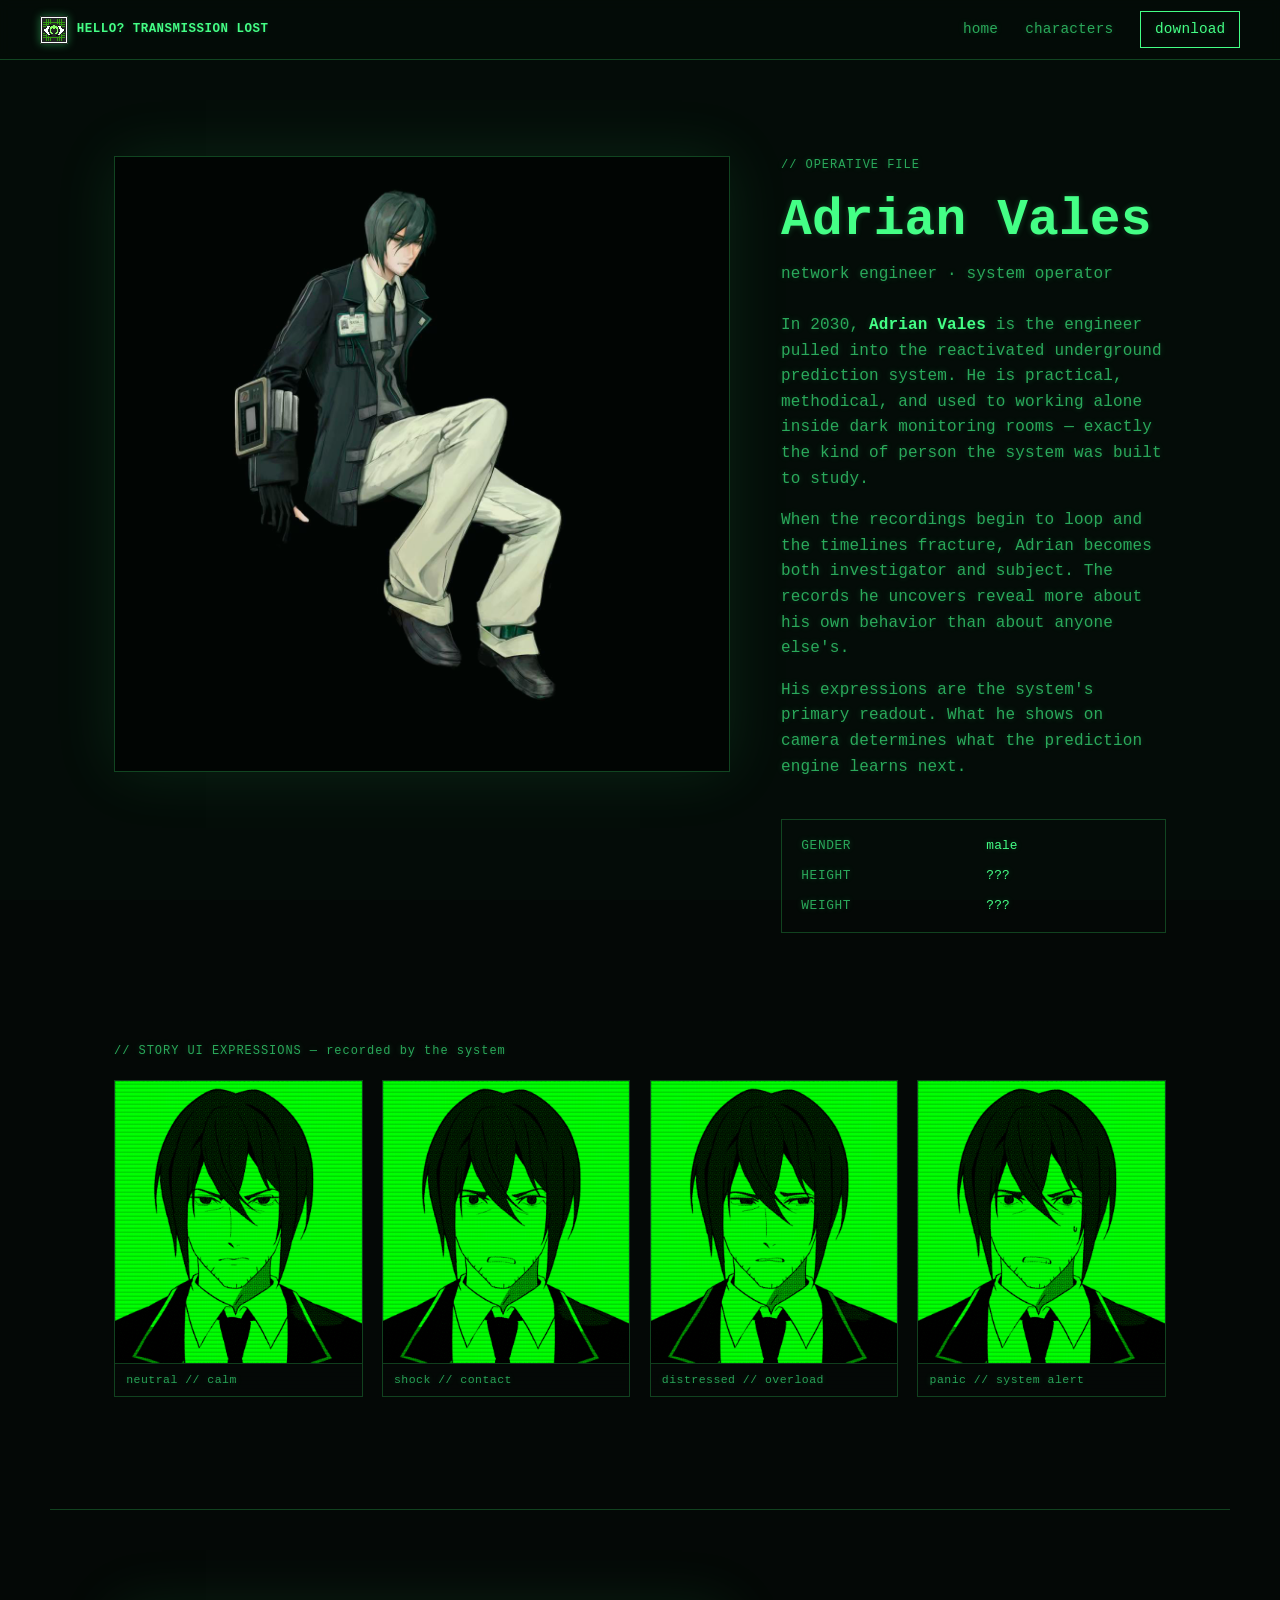
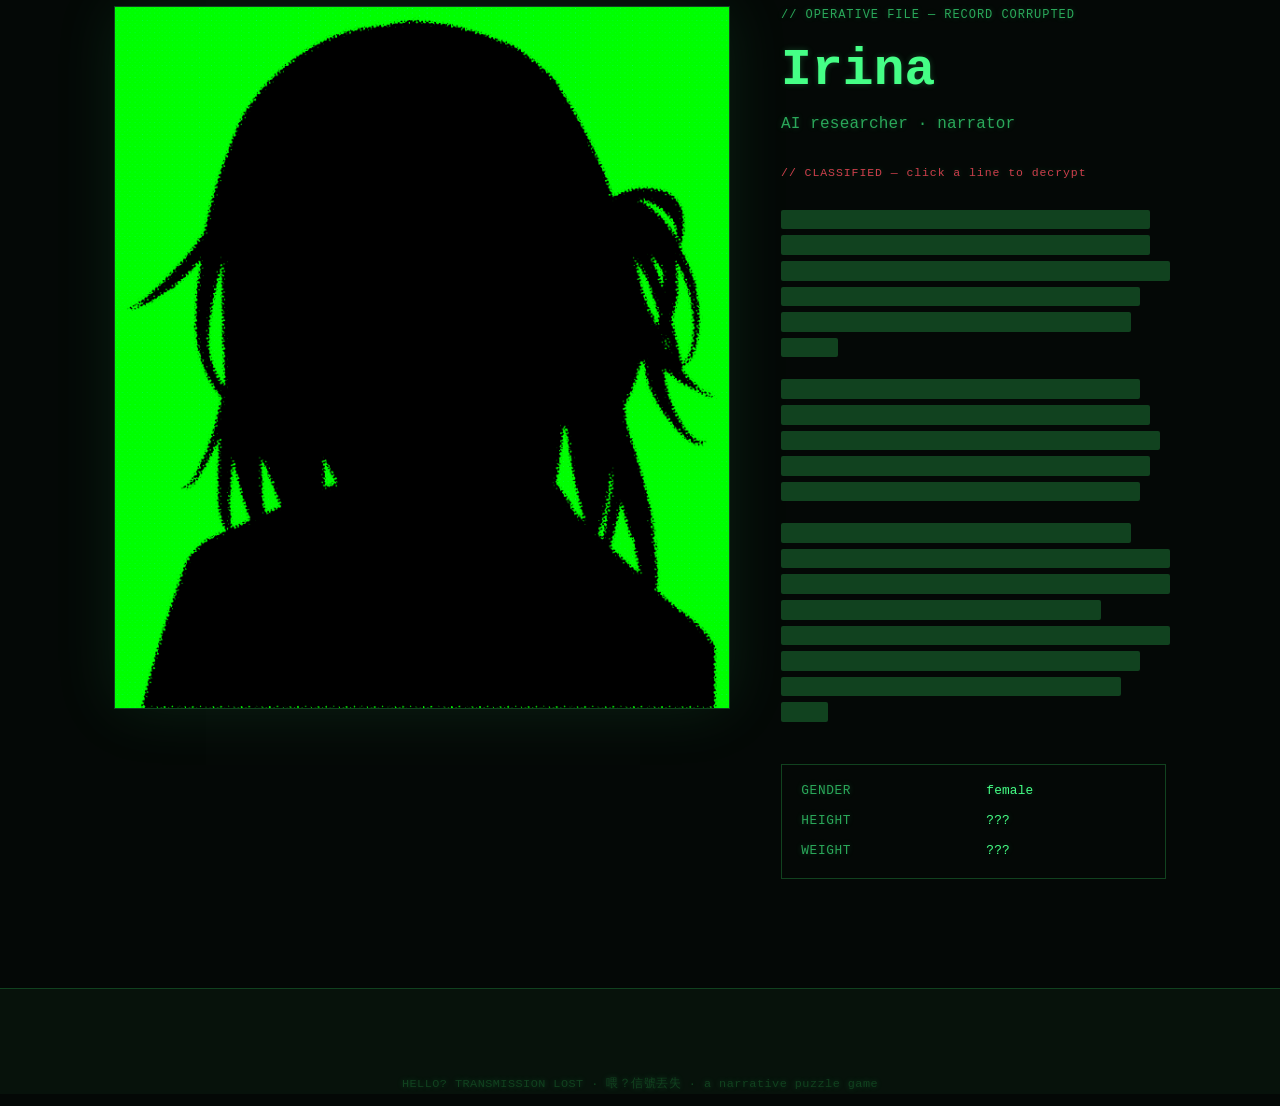
==== commit 34eceba1: "Irina: role is AI researcher, glitch stays terminal green and fires less often Co-Authored-By: Claud" ====
--- a/characters.html
+++ b/characters.html
@@ -54,8 +54,8 @@
     /* Name glitch: flickers to CHRONICLE and back */
     .char-name--glitch { position: relative; }
     .char-name--glitch.glitching {
-      color: var(--red);
-      text-shadow: 2px 0 var(--green), -2px 0 #4dc8ff, 0 0 12px rgba(255,77,94,0.5);
+      color: var(--green);
+      text-shadow: 2px 0 rgba(69,255,134,0.55), -2px 0 rgba(69,255,134,0.3), 0 0 14px rgba(69,255,134,0.5);
       animation: nameJitter 0.09s steps(2) infinite;
     }
     @keyframes nameJitter {
@@ -175,7 +175,7 @@
           <div>
             <p class="char-label">// OPERATIVE FILE — RECORD CORRUPTED</p>
             <h1 class="char-name char-name--glitch" id="irinaName">Irina</h1>
-            <p class="char-role">narrator &middot; ???</p>
+            <p class="char-role">AI researcher &middot; narrator</p>
           </div>
           <p class="spoiler-hint">// CLASSIFIED — click a line to decrypt</p>
           <div class="char-bio">
@@ -234,7 +234,7 @@
           irinaName.textContent = "Irina";
           irinaName.classList.remove("glitching");
         }, 420);
-      }, 3600);
+      }, 9000);
     }
   </script>
 </body>
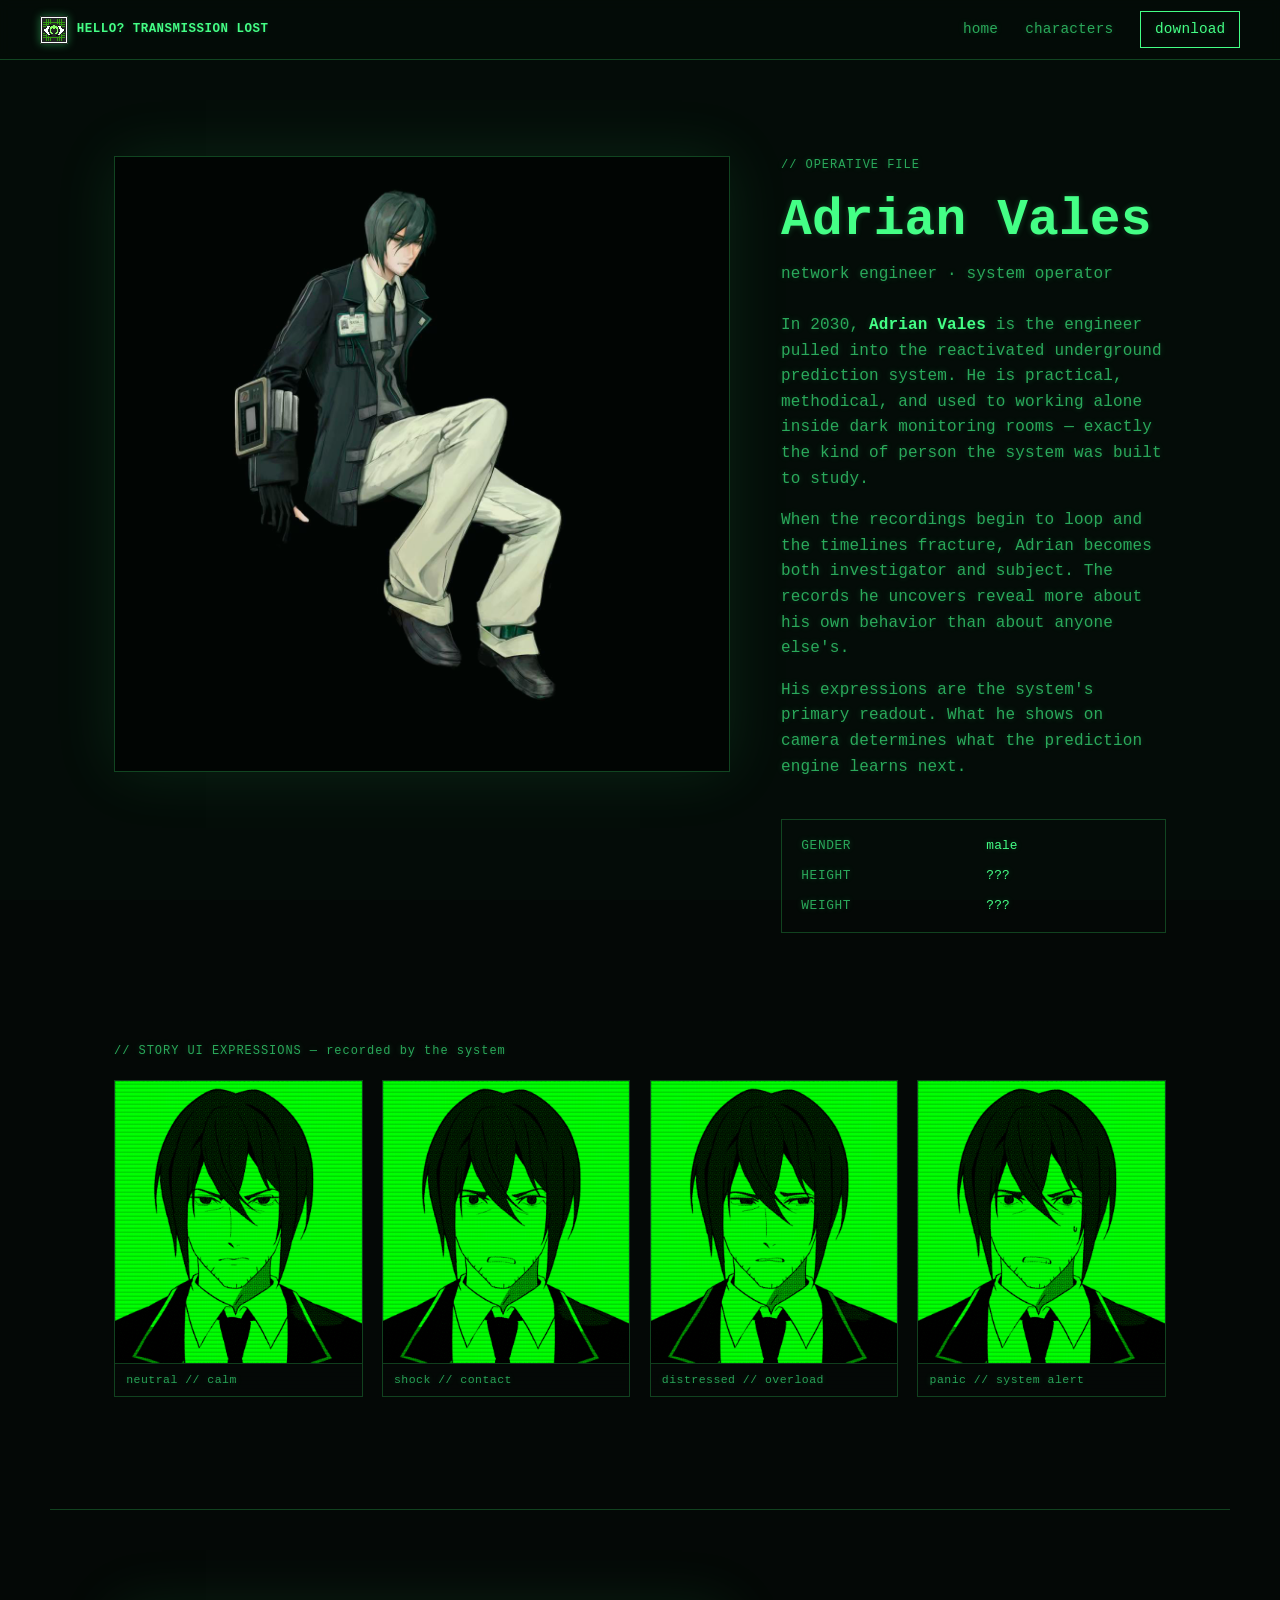
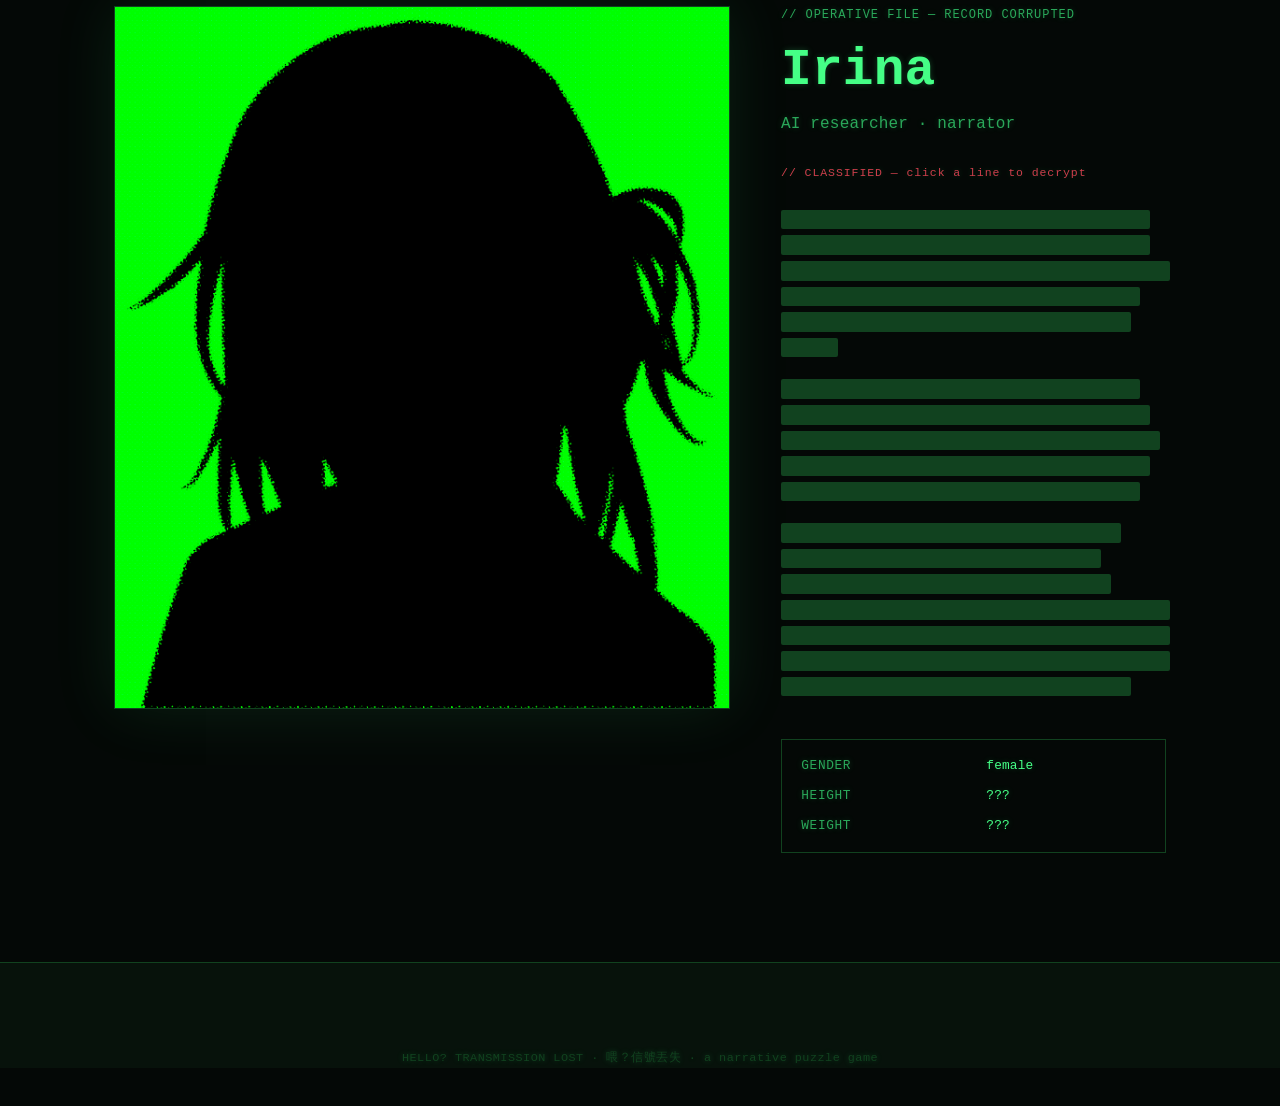
==== commit 34a10162: "Irina: she is the operator who died at the console Co-Authored-By: Claude Fable 5 <noreply@anthropic" ====
--- a/characters.html
+++ b/characters.html
@@ -181,7 +181,7 @@
           <div class="char-bio">
             <p><span class="spoiler" tabindex="0"><strong>Irina</strong> is the creator of CHRONICLE — a predictive surveillance network built by the government in the 1970s, roughly fifty years before the events of the game, and deployed deep beneath the city.</span></p>
             <p><span class="spoiler" tabindex="0">The system taps into the city's data sources and runs probabilistic models over the next 0.5–3 hours, visualising the most likely future as "prediction videos" for its operators to review.</span></p>
-            <p><span class="spoiler" tabindex="0">Years into the project, an operator died suddenly at the console. After the accident, CHRONICLE's predictions began to spiral out of control and the project was shut down. Irina is already dead — the voice guiding you through the records is all that remains of her.</span></p>
+            <p><span class="spoiler" tabindex="0">Years into the project, Irina died suddenly at the console during a training run. After the accident, CHRONICLE's predictions began to spiral out of control and the project was shut down. The voice guiding you through the records is all that remains of her.</span></p>
           </div>
           <dl class="char-stats">
             <dt>GENDER</dt><dd>female</dd>
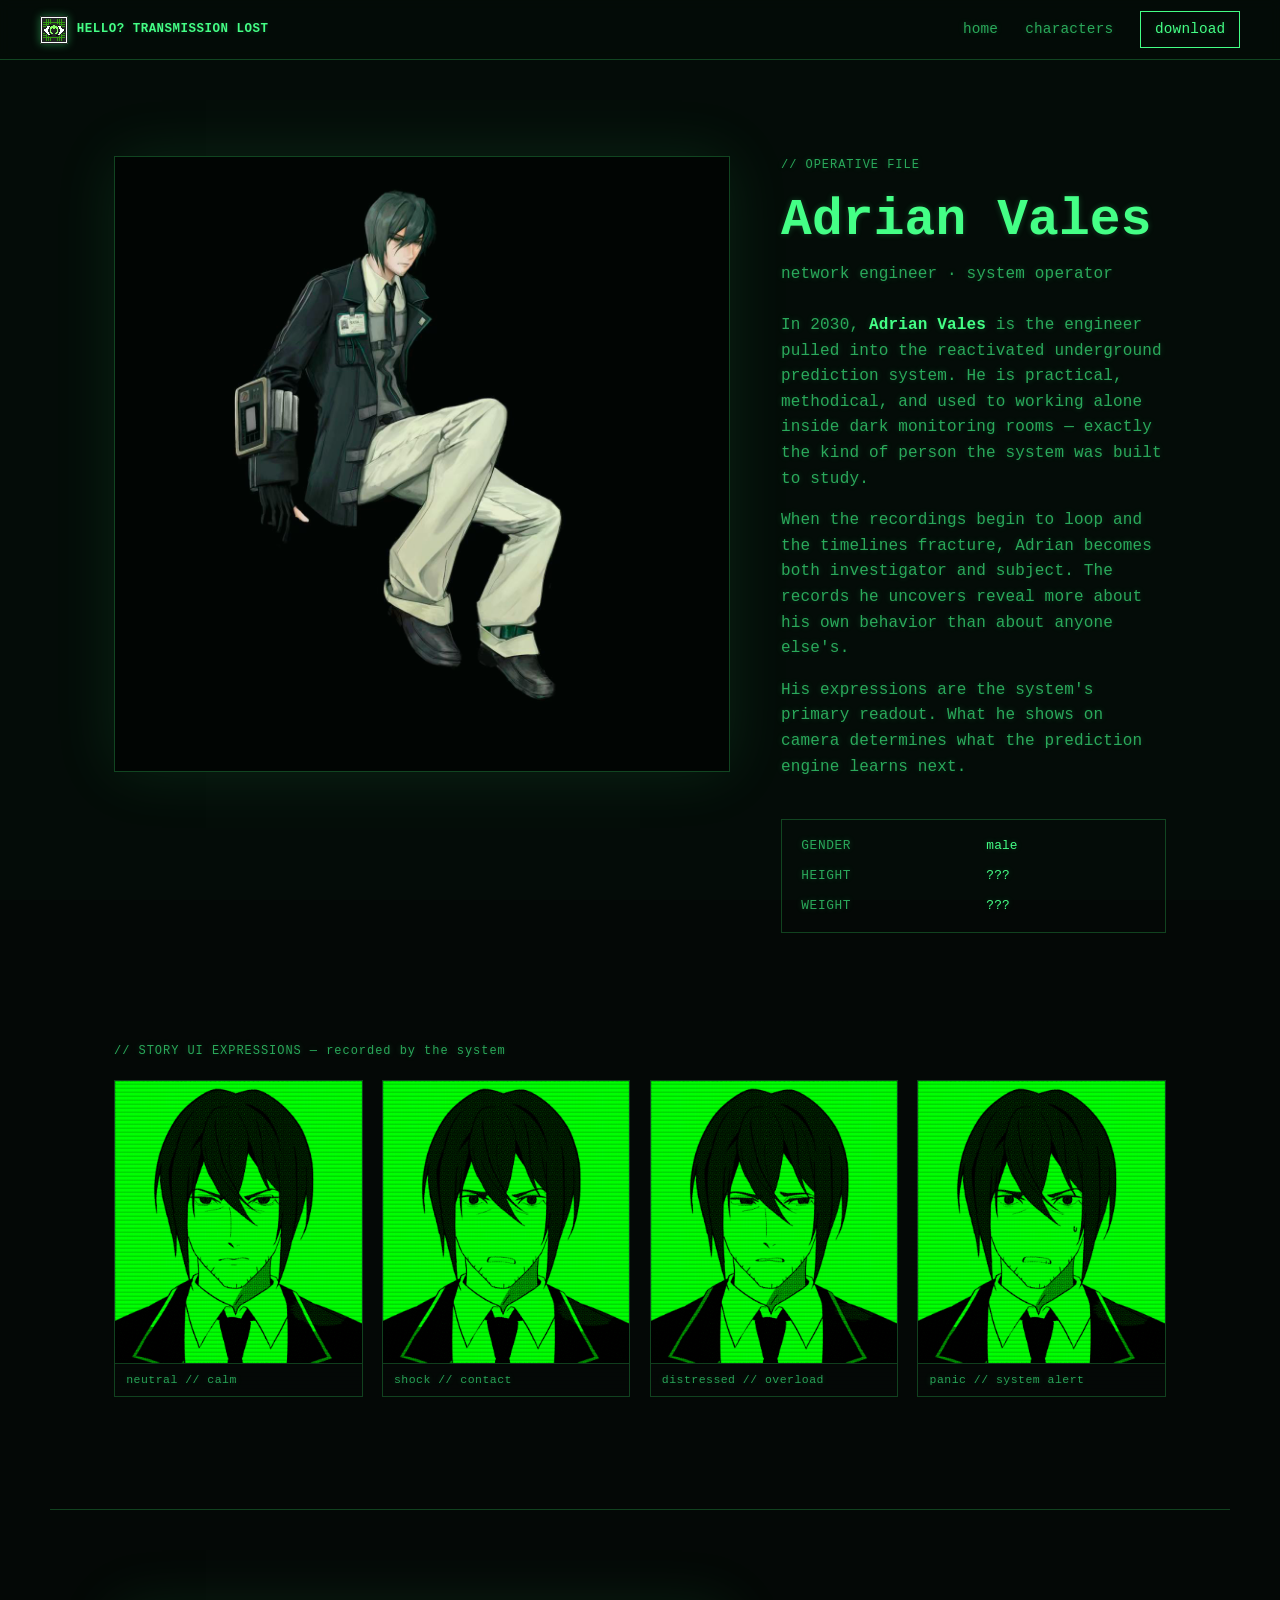
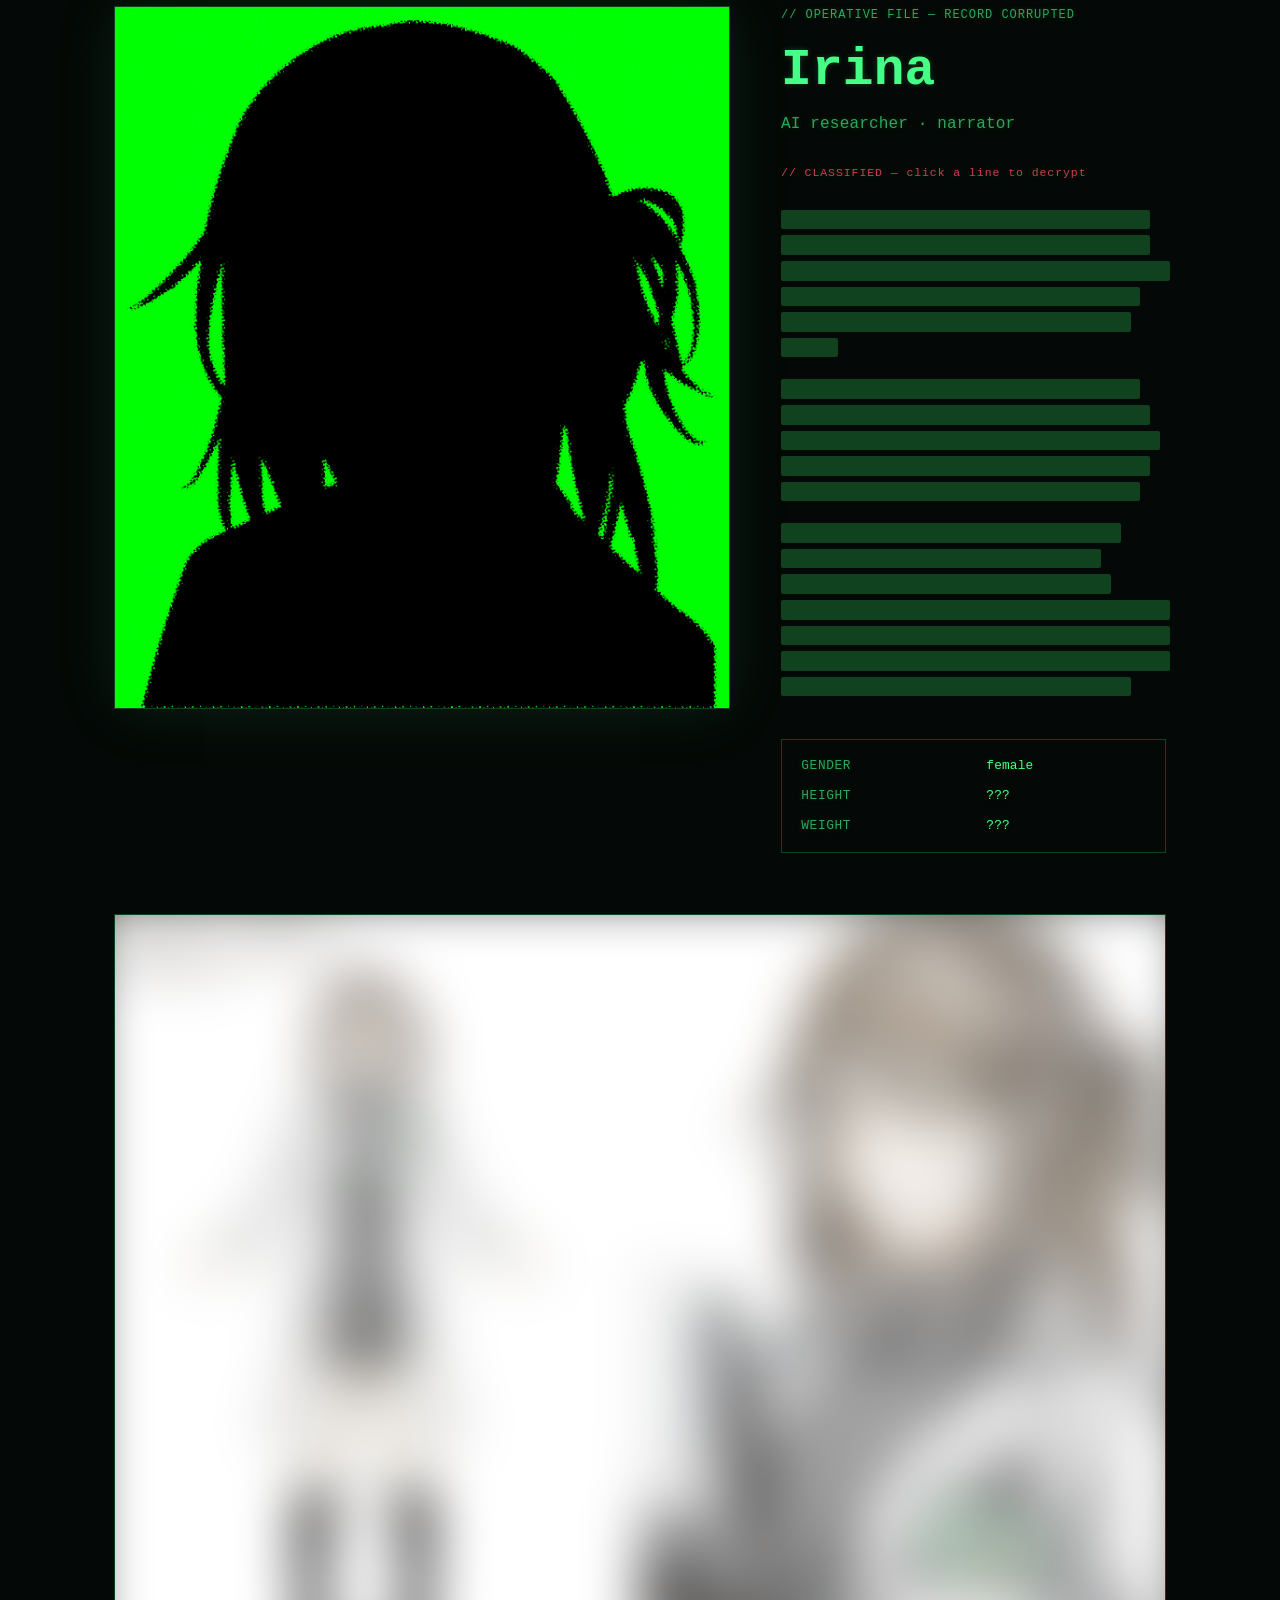
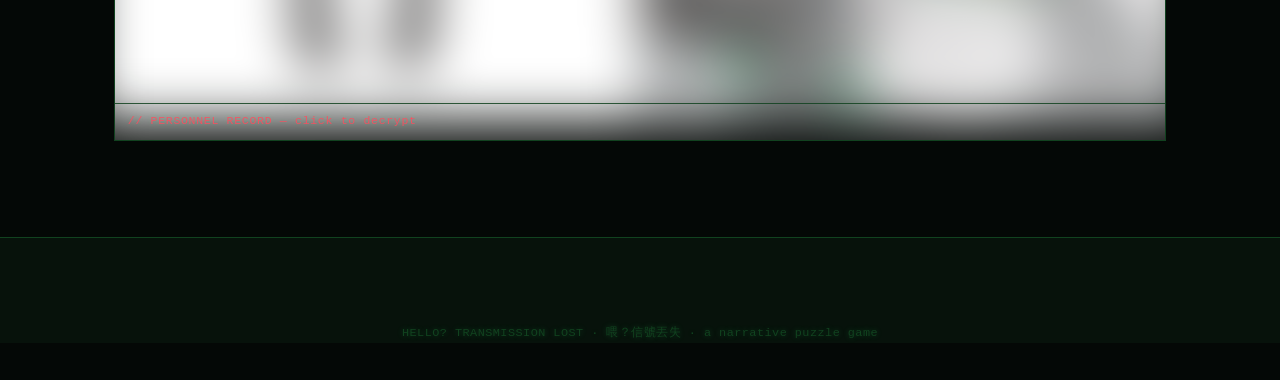
==== commit 8a73f7a5: "Add Irina design sheet — blurred until clicked, then opens in lightbox Co-Authored-By: Claude Fable " ====
--- a/characters.html
+++ b/characters.html
@@ -81,6 +81,14 @@
       text-shadow: 0 0 6px rgba(69, 255, 134, 0.22); padding: 0;
     }
     .spoiler.spoiler--open strong { color: var(--green); }
+
+    /* Design sheet: blurred until clicked */
+    .char-sheet { margin: clamp(2rem, 4vw, 3rem) 0 0; border: 1px solid var(--green-ghost); overflow: hidden; cursor: pointer; }
+    .char-sheet img { display: block; width: 100%; height: auto; filter: blur(26px) saturate(0.6); transform: scale(1.05); transition: filter 0.45s ease, transform 0.45s ease; }
+    .char-sheet figcaption { padding: 0.55rem 0.8rem; font-size: 0.72rem; color: var(--red); letter-spacing: 0.06em; border-top: 1px solid var(--green-ghost); opacity: 0.85; }
+    .char-sheet.sheet--open img { filter: none; transform: none; cursor: zoom-in; }
+    .char-sheet.sheet--open figcaption { color: var(--green-dim); }
+    @media (prefers-reduced-motion: reduce) { .char-sheet img { transition: none; } }
   </style>
 </head>
 <body>
@@ -190,6 +198,11 @@
           </dl>
         </div>
       </div>
+
+      <figure class="char-sheet" id="irinaSheet">
+        <img src="assets/characters/irina-sheet.jpg" alt="Irina — character design sheet" width="1920" height="1440" loading="lazy" />
+        <figcaption>// PERSONNEL RECORD — click to decrypt</figcaption>
+      </figure>
     </div>
   </main>
 
@@ -223,6 +236,25 @@
       sp.addEventListener("keydown", (e) => { if (e.key === "Enter" || e.key === " ") { e.preventDefault(); reveal(); } });
     });
 
+    /* Design sheet: first click decrypts, second click opens lightbox */
+    const sheet = document.getElementById("irinaSheet");
+    if (sheet) {
+      sheet.addEventListener("click", () => {
+        if (!sheet.classList.contains("sheet--open")) {
+          sheet.classList.add("sheet--open");
+          sheet.querySelector("figcaption").textContent = "// PERSONNEL RECORD — Irina, design file";
+          return;
+        }
+        const lb = document.getElementById("lightbox");
+        const lbImg = document.getElementById("lightboxImg");
+        const img = sheet.querySelector("img");
+        lbImg.src = img.currentSrc || img.src;
+        lbImg.alt = img.alt;
+        lb.classList.add("lightbox--open");
+        lb.setAttribute("aria-hidden", "false");
+      });
+    }
+
     /* Irina's name: glitches into CHRONICLE for a moment, then settles back */
     const irinaName = document.getElementById("irinaName");
     const motionOK = !window.matchMedia("(prefers-reduced-motion: reduce)").matches;
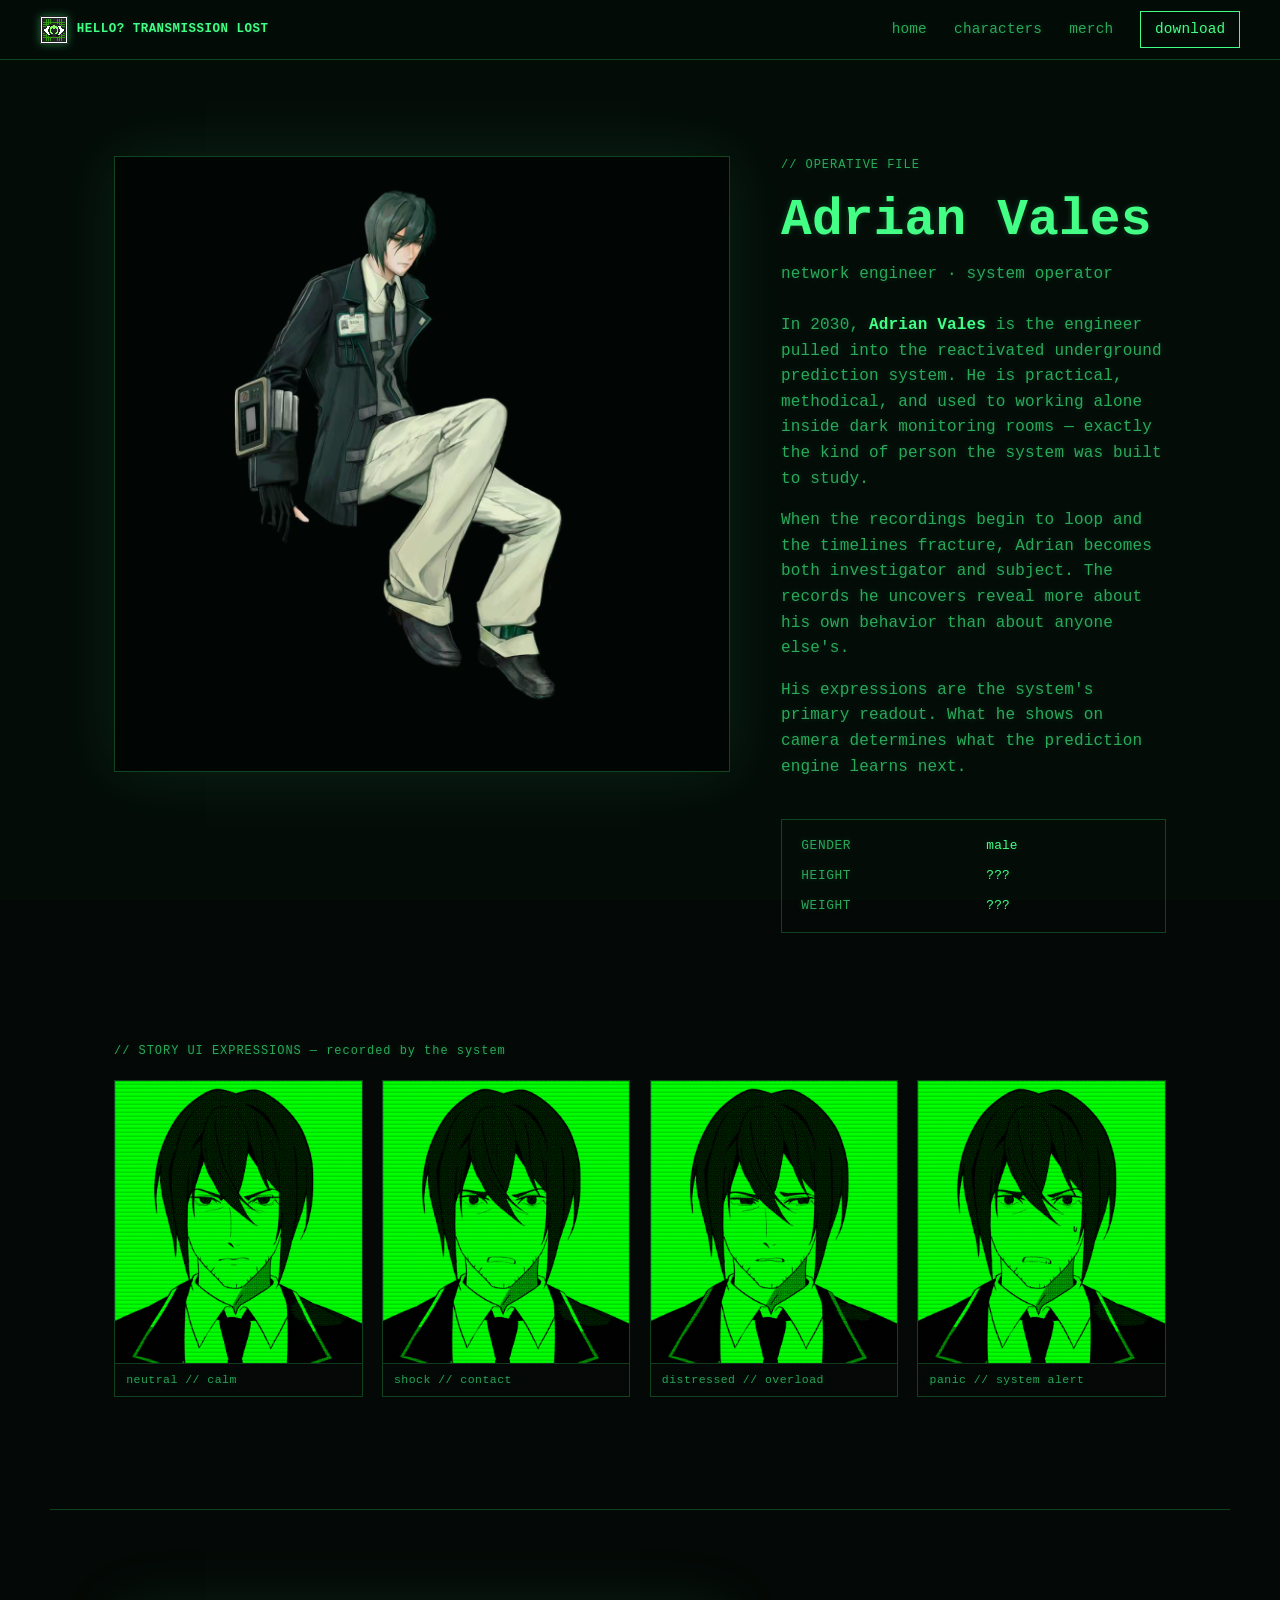
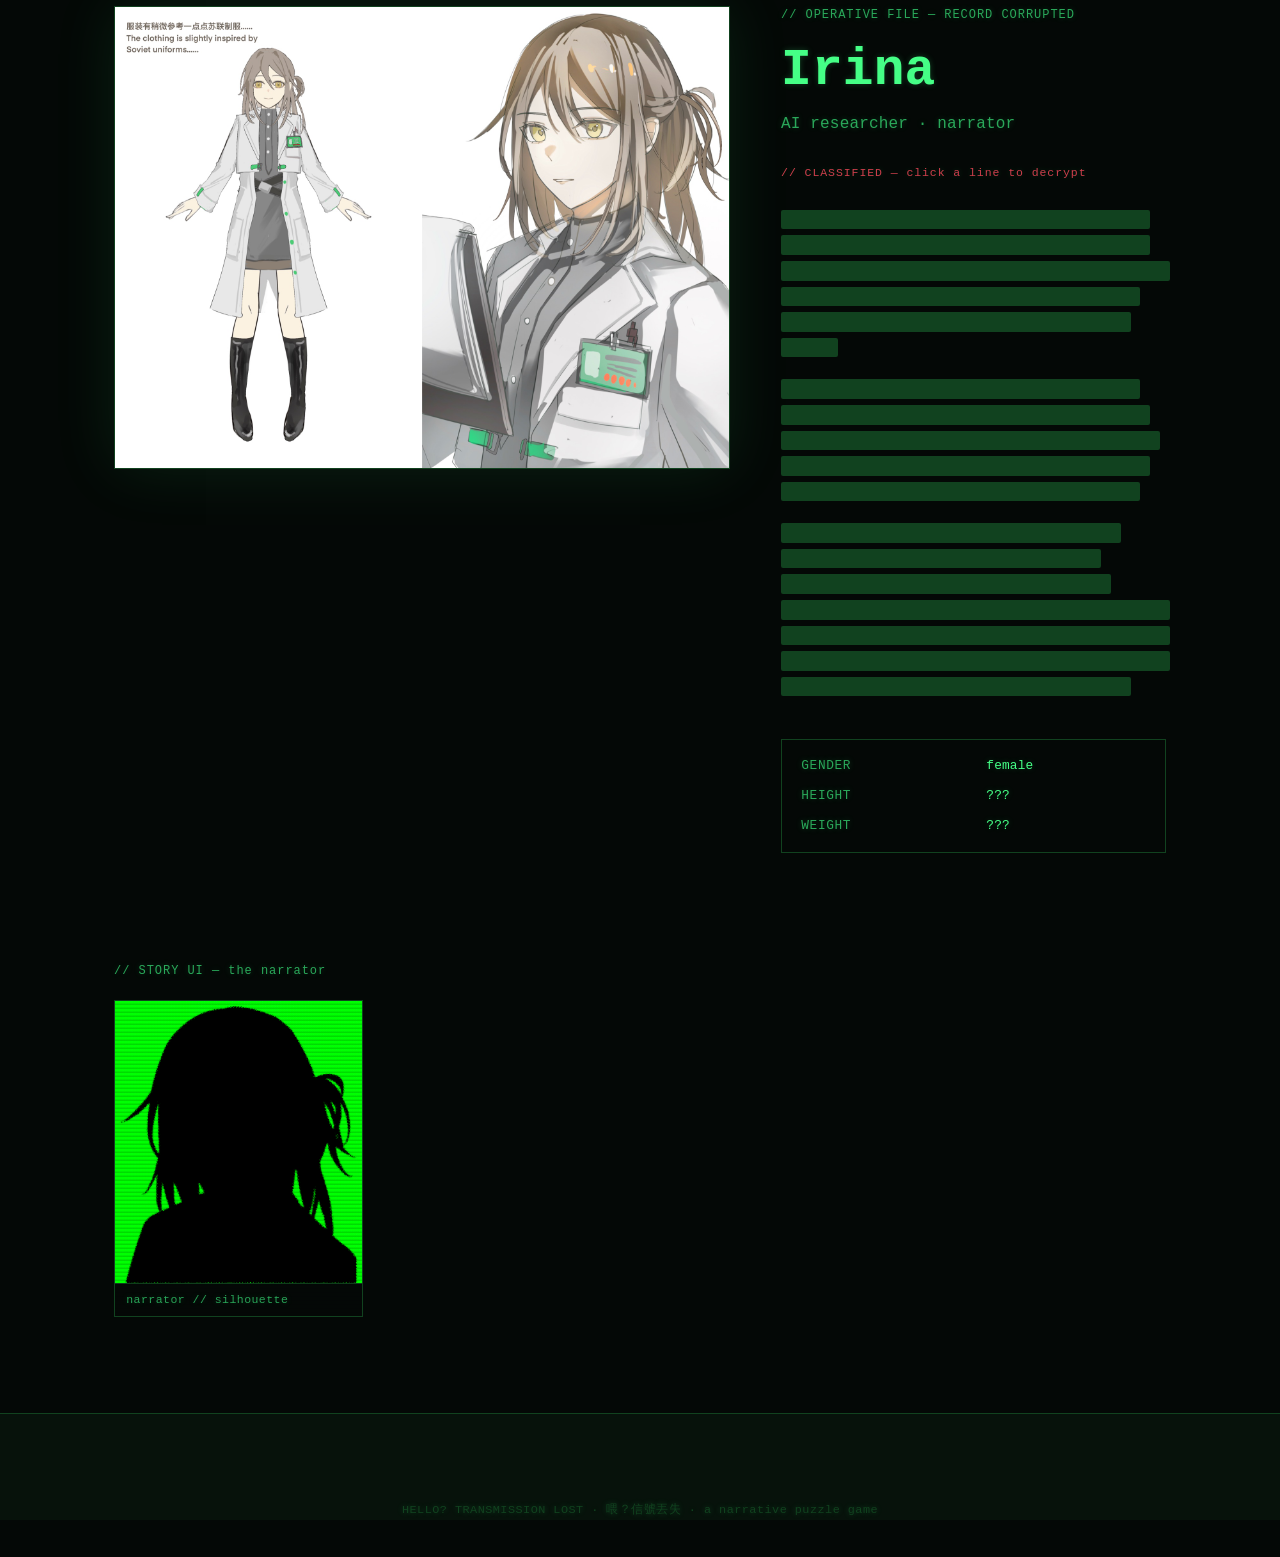
==== commit 6ee1a904: "Remove YouTube video section; add merch page - Remove watch/footage section and both YouTube iframes" ====
--- a/characters.html
+++ b/characters.html
@@ -82,13 +82,9 @@
     }
     .spoiler.spoiler--open strong { color: var(--green); }
 
-    /* Design sheet: blurred until clicked */
-    .char-sheet { margin: clamp(2rem, 4vw, 3rem) 0 0; border: 1px solid var(--green-ghost); overflow: hidden; cursor: pointer; }
-    .char-sheet img { display: block; width: 100%; height: auto; filter: blur(26px) saturate(0.6); transform: scale(1.05); transition: filter 0.45s ease, transform 0.45s ease; }
-    .char-sheet figcaption { padding: 0.55rem 0.8rem; font-size: 0.72rem; color: var(--red); letter-spacing: 0.06em; border-top: 1px solid var(--green-ghost); opacity: 0.85; }
-    .char-sheet.sheet--open img { filter: none; transform: none; cursor: zoom-in; }
-    .char-sheet.sheet--open figcaption { color: var(--green-dim); }
-    @media (prefers-reduced-motion: reduce) { .char-sheet img { transition: none; } }
+    /* Single narrator tile: don't stretch across the full row */
+    .expressions__grid--single { grid-template-columns: repeat(4, 1fr); }
+    @media (max-width: 640px) { .expressions__grid--single { grid-template-columns: repeat(2, 1fr); } }
   </style>
 </head>
 <body>
@@ -106,6 +102,7 @@
     <nav class="nav__links" aria-label="Primary">
       <a href="index.html">home</a>
       <a href="characters.html" aria-current="page">characters</a>
+      <a href="merch.html">merch</a>
       <a class="nav__cta" href="index.html#download" data-download>download</a>
     </nav>
     <button class="nav__menu" id="navMenuBtn" type="button" aria-expanded="false" aria-controls="navDrawer">&#9776; menu</button>
@@ -117,6 +114,7 @@
       <p class="drawer__head">// MENU</p>
       <a href="index.html">home</a>
       <a href="characters.html" aria-current="page">characters</a>
+      <a href="merch.html">merch</a>
       <a href="index.html#download" data-download>download the demo</a>
       <button class="drawer__close" id="navDrawerClose" type="button">close [x]</button>
     </nav>
@@ -176,7 +174,7 @@
     <div class="char-page char-page--classified">
       <div class="char-profile">
         <figure class="char-portrait">
-          <img src="assets/characters/irina-narrator.png" alt="Irina — silhouette recovered from the story records" width="2630" height="3000" loading="lazy" />
+          <img src="assets/characters/irina-sheet.jpg" alt="Irina — character design sheet" width="1920" height="1440" loading="lazy" />
         </figure>
 
         <div class="char-info">
@@ -199,10 +197,17 @@
         </div>
       </div>
 
-      <figure class="char-sheet" id="irinaSheet">
-        <img src="assets/characters/irina-sheet.jpg" alt="Irina — character design sheet" width="1920" height="1440" loading="lazy" />
-        <figcaption>// PERSONNEL RECORD — click to decrypt</figcaption>
-      </figure>
+    </div>
+
+    <!-- Irina story-UI: narrator silhouette -->
+    <div class="expressions">
+      <p class="expressions__head">// STORY UI — the narrator</p>
+      <div class="expressions__grid expressions__grid--single">
+        <figure class="expr">
+          <img src="assets/characters/irina-narrator.png" alt="Irina — narrator silhouette recovered from the story records" loading="lazy" width="2630" height="3000" />
+          <figcaption>narrator // silhouette</figcaption>
+        </figure>
+      </div>
     </div>
   </main>
 
@@ -236,25 +241,6 @@
       sp.addEventListener("keydown", (e) => { if (e.key === "Enter" || e.key === " ") { e.preventDefault(); reveal(); } });
     });
 
-    /* Design sheet: first click decrypts, second click opens lightbox */
-    const sheet = document.getElementById("irinaSheet");
-    if (sheet) {
-      sheet.addEventListener("click", () => {
-        if (!sheet.classList.contains("sheet--open")) {
-          sheet.classList.add("sheet--open");
-          sheet.querySelector("figcaption").textContent = "// PERSONNEL RECORD — Irina, design file";
-          return;
-        }
-        const lb = document.getElementById("lightbox");
-        const lbImg = document.getElementById("lightboxImg");
-        const img = sheet.querySelector("img");
-        lbImg.src = img.currentSrc || img.src;
-        lbImg.alt = img.alt;
-        lb.classList.add("lightbox--open");
-        lb.setAttribute("aria-hidden", "false");
-      });
-    }
-
     /* Irina's name: glitches into CHRONICLE for a moment, then settles back */
     const irinaName = document.getElementById("irinaName");
     const motionOK = !window.matchMedia("(prefers-reduced-motion: reduce)").matches;
